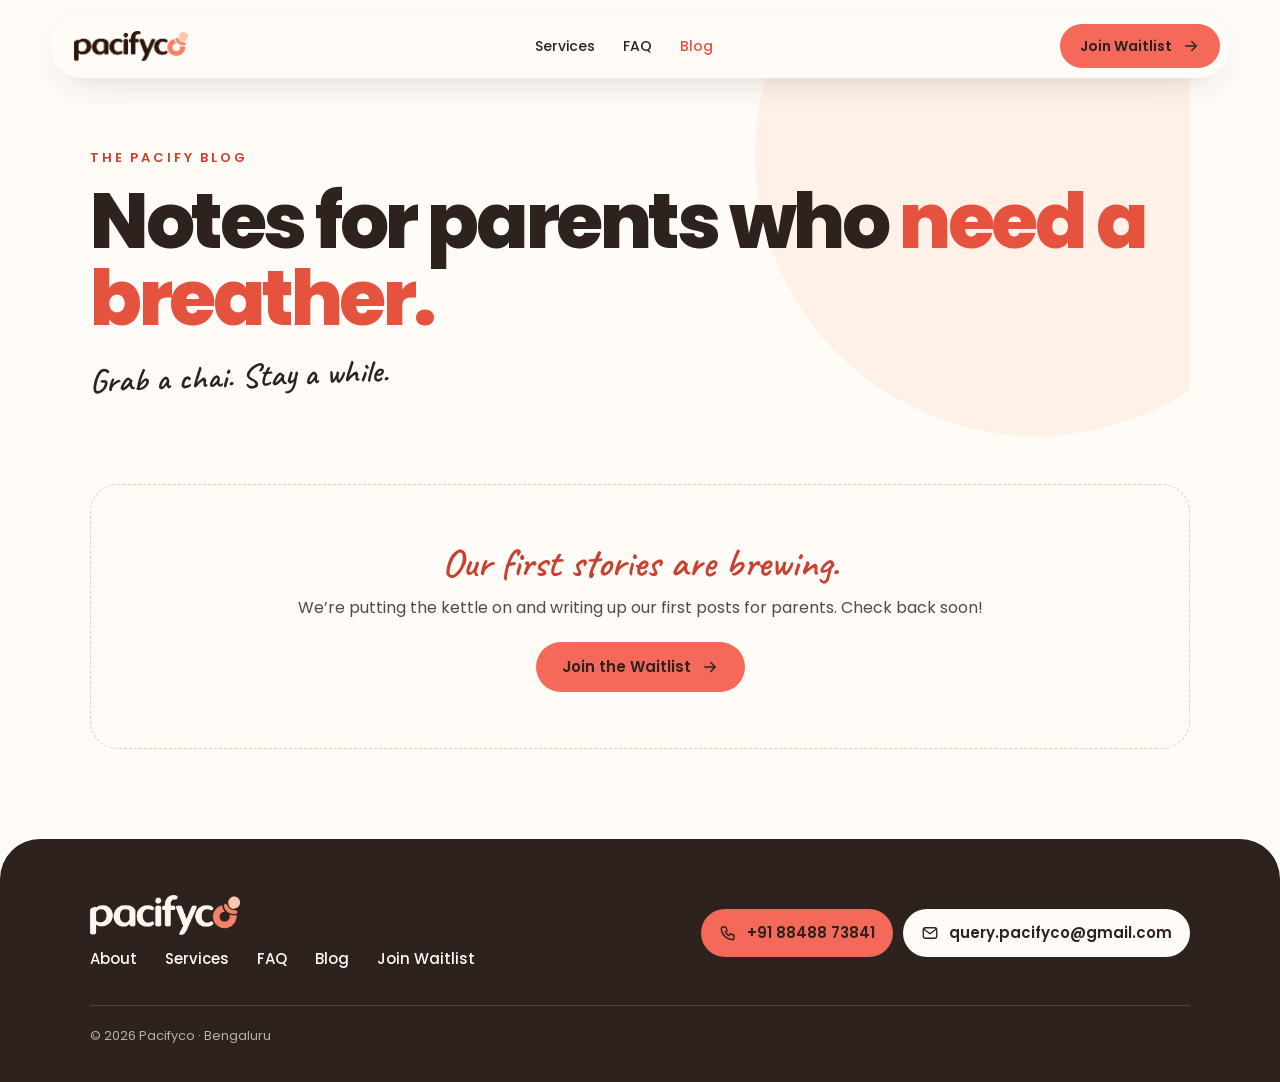
==== Pacify — Babysitter service in Bangalore (1)/blog.html @ 850ee194 "waitlist app files uploaded" ====
<!doctype html>
<html lang="en">
<head>
<meta charset="utf-8">
<meta name="viewport" content="width=device-width, initial-scale=1">
<title>Pacify Blog — Notes for parents who need a breather</title>
<meta name="description" content="Tips, stories and ideas from Pacify for Bangalore parents: finding a babysitter, making time for yourself, and getting a little breathing room.">
<link rel="preconnect" href="https://fonts.googleapis.com">
<link rel="preconnect" href="https://fonts.gstatic.com" crossorigin>
<link href="https://fonts.googleapis.com/css2?family=Poppins:wght@400;500;600;700;800&family=Caveat:wght@600&display=swap" rel="stylesheet">
<style>
:root{--cream:#FFFBF7;--blush:#FFF1E8;--peach:#FDC7AC;--coral:#F5695A;--coral-d:#E5533E;--rust:#C8402F;--ink:#2D221D;--ink-2:#5A4840;--ink-3:#8A7468}
*{box-sizing:border-box}
html{scroll-behavior:smooth}
body{margin:0;background:var(--cream);color:var(--ink);font-family:'Poppins',system-ui,sans-serif;line-height:1.6;-webkit-font-smoothing:antialiased}
a{color:inherit}
h1,h2,h3,p{margin:0}
img{display:block;max-width:100%}
.wrap{width:100%;max-width:1180px;margin:0 auto;padding:0 40px}
.script{font-family:'Caveat',cursive;font-weight:600}
.eyebrow{font-size:13px;letter-spacing:.22em;text-transform:uppercase;font-weight:600;color:var(--rust)}
.ic{width:18px;height:18px;fill:none;stroke:currentColor;stroke-width:1.8;stroke-linecap:round;stroke-linejoin:round;flex:none}
.btn{display:inline-flex;align-items:center;gap:10px;min-height:50px;padding:0 26px;border-radius:999px;font-weight:600;font-size:15px;text-decoration:none;border:0;cursor:pointer;font-family:inherit;transition:transform .3s cubic-bezier(.2,.7,.2,1),box-shadow .3s}
.btn-co{background:var(--coral);color:var(--ink)}
.btn-co:hover{transform:translateY(-2px);box-shadow:0 14px 32px -12px rgba(245,105,90,.85)}

/* nav */
.nav{position:sticky;top:14px;z-index:50;padding:0 20px;margin-top:14px}
.nav-bar{max-width:1180px;margin:0 auto;display:flex;align-items:center;justify-content:space-between;gap:20px;padding:10px 10px 10px 24px;border-radius:999px;background:rgba(255,251,247,.86);backdrop-filter:blur(14px);-webkit-backdrop-filter:blur(14px);box-shadow:0 10px 40px -20px rgba(45,34,29,.35)}
.nav-links{display:flex;gap:28px;font-size:14px;font-weight:500}
.nav-links a{text-decoration:none}
.nav-links a[aria-current]{color:var(--coral-d)}
@media (max-width:720px){.nav-links{display:none}}

/* hero */
.hero{padding:70px 0 40px;position:relative;overflow:clip}
.hero::before{content:'';position:absolute;right:-10vw;top:-16vw;width:44vw;height:44vw;border-radius:999px;background:var(--blush);z-index:-1}
.hero h1{font-size:clamp(40px,6vw,84px);line-height:1;font-weight:800;letter-spacing:-.045em;margin-top:14px}
.hero h1 span{color:var(--coral-d)}
.hero .script{font-size:clamp(26px,2.6vw,36px);color:var(--ink);margin-top:14px;transform:rotate(-2deg);display:inline-block}

/* filters */
.filters{display:flex;flex-wrap:wrap;gap:10px;margin:34px 0 30px}
.chip{border:0;font:inherit;font-size:14px;font-weight:600;padding:10px 18px;border-radius:999px;background:var(--blush);color:var(--ink-2);cursor:pointer;transition:background .25s,color .25s,transform .25s}
.chip:hover{transform:translateY(-1px)}
.chip[aria-pressed=true]{background:var(--ink);color:var(--cream)}

/* cards */
.feature{display:grid;grid-template-columns:minmax(0,1.15fr) minmax(0,.85fr);border-radius:36px;overflow:hidden;background:var(--ink);color:var(--cream);text-decoration:none;box-shadow:0 40px 80px -40px rgba(45,34,29,.5);transition:transform .4s cubic-bezier(.2,.7,.2,1)}
.feature:hover{transform:translateY(-4px)}
.feature .cover{min-height:380px;position:relative;overflow:hidden}
.feature .cover img{position:absolute;inset:0;width:100%;height:100%;object-fit:cover;transition:transform 1s cubic-bezier(.2,.7,.2,1)}
.feature:hover .cover img{transform:scale(1.05)}
.feature .body{padding:clamp(28px,3.4vw,48px);display:flex;flex-direction:column;justify-content:center;gap:16px}
.feature h2{font-size:clamp(26px,2.8vw,40px);line-height:1.1;font-weight:700;letter-spacing:-.025em}
.feature p{color:rgba(255,251,247,.8);font-size:16px}
.tag{align-self:flex-start;font-size:12px;font-weight:600;letter-spacing:.12em;text-transform:uppercase;padding:6px 12px;border-radius:999px;background:var(--coral);color:var(--ink)}
.meta{font-size:13px;color:var(--ink-3);display:flex;gap:8px;align-items:center;flex-wrap:wrap}
.feature .meta{color:var(--peach)}
.read{display:inline-flex;align-items:center;gap:8px;font-weight:600;font-size:15px;color:var(--peach)}

.grid{display:grid;grid-template-columns:repeat(3,minmax(0,1fr));gap:22px;margin-top:22px}
.card{display:flex;flex-direction:column;border-radius:28px;overflow:hidden;background:var(--blush);text-decoration:none;transition:transform .35s cubic-bezier(.2,.7,.2,1),box-shadow .35s}
.card:hover{transform:translateY(-4px) rotate(-.4deg);box-shadow:0 30px 60px -36px rgba(45,34,29,.45)}
.card .cover{aspect-ratio:16/10;overflow:hidden}
.card .cover img{width:100%;height:100%;object-fit:cover;transition:transform 1s cubic-bezier(.2,.7,.2,1)}
.card:hover .cover img{transform:scale(1.05)}
.card .body{padding:22px 24px 26px;display:flex;flex-direction:column;gap:10px;flex:1}
.card .tag{background:var(--cream);color:var(--rust)}
.card h3{font-size:21px;line-height:1.25;font-weight:700;letter-spacing:-.015em}
.card p{font-size:15px;color:var(--ink-2)}
.card .meta{margin-top:auto;padding-top:6px}
.empty{padding:56px 30px;margin-top:40px !important;text-align:center;color:var(--ink-2);border:1.5px dashed var(--peach);border-radius:28px;margin-top:22px}

/* article */
.article{max-width:760px;margin:0 auto;padding:40px 0 30px}
.back{display:inline-flex;align-items:center;gap:8px;font-weight:600;font-size:14px;text-decoration:none;color:var(--ink-2);padding:8px 14px 8px 10px;border-radius:999px;background:var(--blush)}
.back:hover{color:var(--rust)}
.article h1{font-size:clamp(34px,4.6vw,56px);line-height:1.06;font-weight:800;letter-spacing:-.035em;margin:22px 0 16px}
.article .lede{font-size:20px;color:var(--ink-2);margin-bottom:20px}
.article .hero-img{border-radius:32px;overflow:hidden;margin:30px 0 36px;aspect-ratio:16/9;box-shadow:0 40px 80px -46px rgba(45,34,29,.55)}
.article .hero-img img{width:100%;height:100%;object-fit:cover}
.prose{font-size:18px;color:#3E302A}
.prose h2{font-size:26px;line-height:1.2;font-weight:700;letter-spacing:-.02em;color:var(--ink);margin:38px 0 12px}
.prose p{margin:0 0 18px}
.prose ul,.prose ol{margin:0 0 20px;padding-left:22px}
.prose li{margin-bottom:8px}
.prose li::marker{color:var(--coral-d);font-weight:700}
.prose strong{color:var(--ink)}
.prose blockquote{margin:28px 0;padding:22px 26px;border-radius:24px;background:var(--blush);font-family:'Caveat',cursive;font-weight:600;font-size:30px;line-height:1.15;color:var(--rust)}

.cta{margin:50px 0 10px;border-radius:32px;background:var(--peach);padding:clamp(26px,3.4vw,40px);display:flex;flex-wrap:wrap;align-items:center;justify-content:space-between;gap:20px}
.cta h3{font-size:clamp(22px,2.2vw,30px);line-height:1.15;font-weight:700;letter-spacing:-.02em}
.cta p{color:#3E302A;font-size:16px;margin-top:6px}

.more{margin-top:60px}
.more h2{font-size:28px;font-weight:700;letter-spacing:-.02em}

footer{margin-top:90px;background:var(--ink);color:var(--cream);padding:56px 0 36px;border-radius:40px 40px 0 0}
.foot{display:flex;flex-wrap:wrap;justify-content:space-between;gap:28px;align-items:center}
.foot-links{display:flex;flex-wrap:wrap;gap:12px 28px;font-size:15px;font-weight:500}
.foot-links a{text-decoration:none}
.foot-contact{display:flex;flex-wrap:wrap;gap:10px}
.pill{display:inline-flex;align-items:center;gap:10px;padding:12px 18px;border-radius:999px;background:var(--coral);color:var(--ink);font-weight:600;font-size:15px;text-decoration:none}
.pill + .pill{background:var(--cream)}
.copy{margin-top:34px;padding-top:20px;border-top:1px solid rgba(253,199,172,.2);font-size:13px;color:rgba(255,251,247,.65)}

.fade{animation:fade .6s cubic-bezier(.2,.7,.2,1) both}
@keyframes fade{from{opacity:0;transform:translateY(18px)}to{opacity:1;transform:none}}
@media (prefers-reduced-motion:reduce){.fade{animation:none}*{transition:none !important}}

@media (max-width:960px){
.wrap{padding:0 20px}
.feature{grid-template-columns:1fr}
.feature .cover{min-height:240px}
.grid{grid-template-columns:repeat(2,minmax(0,1fr))}
}
@media (max-width:620px){
.grid{grid-template-columns:1fr}
.hero{padding-top:44px}
.prose{font-size:17px}
.article .lede{font-size:18px}
}
</style>
</head>
<body>

<nav class="nav" aria-label="Main">
<div class="nav-bar">
<a href="index.html#top" aria-label="Pacify home"><img src="assets/ebe27d43d53f62f5f4653314c0182190.png" alt="Pacifyco" style="height: 30px; width: auto"></a>
<div class="nav-links">
<a href="index.html#services">Services</a>
<a href="index.html#faq">FAQ</a>
<a href="blog.html" aria-current="page">Blog</a>
</div>
<a class="btn btn-co" href="index.html#waitlist" style="min-height: 44px; padding: 0 20px; font-size: 14px">Join Waitlist <svg class="ic" viewBox="0 0 24 24"><path d="M5 12h14M13 6l6 6-6 6"/></svg></a>
</div>
</nav>

<main id="app" class="wrap"></main>

<footer>
<div class="wrap">
<div class="foot">
<div style="display: flex; flex-direction: column; gap: 12px">
<img src="assets/15d064d77b947b9ba752a0df711f2007.png" alt="Pacifyco" style="width: 150px; height: auto">
<div class="foot-links">
<a href="index.html#about">About</a>
<a href="index.html#services">Services</a>
<a href="index.html#faq">FAQ</a>
<a href="blog.html">Blog</a>
<a href="index.html#waitlist">Join Waitlist</a>
</div>
</div>
<div class="foot-contact">
<a class="pill" href="tel:+918848873841"><svg class="ic" viewBox="0 0 24 24"><path d="M5 4h4l2 5-2.5 1.5a11 11 0 0 0 5 5L15 13l5 2v4a2 2 0 0 1-2 2A16 16 0 0 1 3 6a2 2 0 0 1 2-2"/></svg>+91 88488 73841</a>
<a class="pill" href="mailto:query.pacifyco@gmail.com"><svg class="ic" viewBox="0 0 24 24"><rect x="3" y="5" width="18" height="14" rx="3"/><path d="M4 7l8 6 8-6"/></svg>query.pacifyco@gmail.com</a>
</div>
</div>
<div class="copy">© 2026 Pacifyco · Bengaluru</div>
</div>
</footer>

<script>
/* ------------------------------------------------------------------
   BLOG POSTS — to add a post, copy one block below and edit it.
   `body` is plain HTML: use <h2>, <p>, <ul><li>, <blockquote>.
   Newest post first; the first post is shown as the featured one.
------------------------------------------------------------------- */
const POSTS = [
  /* Example of a post (copy, remove the comment markers and fill in):
  {
    slug: 'my-first-post',
    title: 'Post title',
    excerpt: 'One or two lines shown on the card.',
    category: 'Me-time',
    date: '6 Oct 2026',
    read: '4 min read',
    cover: 'assets/7dd2e04780fcdcd196e0facf338b45bb.jpg',
    body: `<p>First paragraph…</p><h2>A subheading</h2><p>More text…</p>`
  },
  */
]

const CATS = ['All', ...Array.from(new Set(POSTS.map(p => p.category)))];
let activeCat = 'All';
const app = document.getElementById('app');
const esc = s => String(s).replace(/[&<>"]/g, c => ({'&':'&amp;','<':'&lt;','>':'&gt;','"':'&quot;'}[c]));
const arrow = '<svg class="ic" viewBox="0 0 24 24"><path d="M5 12h14M13 6l6 6-6 6"/></svg>';

function card(p){
  return `<a class="card fade" href="#${p.slug}">
    <div class="cover"><img src="${p.cover}" alt="" loading="lazy"></div>
    <div class="body"><span class="tag">${esc(p.category)}</span><h3>${esc(p.title)}</h3><p>${esc(p.excerpt)}</p>
    <div class="meta">${esc(p.date)} · ${esc(p.read)}</div></div></a>`;
}

function renderList(){
  document.title = 'Pacify Blog — Notes for parents who need a breather';
  const list = POSTS.filter(p => activeCat === 'All' || p.category === activeCat);
  const [first, ...rest] = list;
  app.innerHTML = `
  <header class="hero fade">
    <div class="eyebrow">The Pacify Blog</div>
    <h1>Notes for parents who <span>need a breather.</span></h1>
    <div class="script">Grab a chai. Stay a while.</div>
  </header>
  ${POSTS.length ? `<div class="filters" role="group" aria-label="Filter posts">
    ${CATS.map(c => `<button class="chip" type="button" aria-pressed="${c === activeCat}" data-cat="${esc(c)}">${esc(c)}</button>`).join('')}
  </div>` : ''}
  ${first ? `<a class="feature fade" href="#${first.slug}">
      <div class="cover"><img src="${first.cover}" alt=""></div>
      <div class="body"><span class="tag">${esc(first.category)}</span><h2>${esc(first.title)}</h2><p>${esc(first.excerpt)}</p>
      <div class="meta">${esc(first.date)} · ${esc(first.read)}</div><span class="read">Read the post ${arrow}</span></div>
    </a>` : `<div class="empty fade"><div class="script" style="font-size: 40px; color: var(--rust); line-height: 1.1">Our first stories are brewing.</div><p style="margin-top: 10px">We’re putting the kettle on and writing up our first posts for parents. Check back soon!</p><a class="btn btn-co" href="index.html#waitlist" style="margin-top: 22px">Join the Waitlist ${arrow}</a></div>`}
  ${rest.length ? `<div class="grid">${rest.map(card).join('')}</div>` : ''}`;
  app.querySelectorAll('.chip').forEach(b => b.addEventListener('click', () => { activeCat = b.dataset.cat; renderList(); }));
}

function renderPost(p){
  document.title = p.title + ' — Pacify Blog';
  const others = POSTS.filter(x => x.slug !== p.slug).slice(0, 3);
  app.innerHTML = `
  <article class="article fade">
    <a class="back" href="#"><svg class="ic" viewBox="0 0 24 24"><path d="M19 12H5M11 18l-6-6 6-6"/></svg>All posts</a>
    <h1>${esc(p.title)}</h1>
    <p class="lede">${esc(p.excerpt)}</p>
    <div class="meta"><span class="tag" style="background: var(--blush); color: var(--rust)">${esc(p.category)}</span> ${esc(p.date)} · ${esc(p.read)} · Team Pacify</div>
    <div class="hero-img"><img src="${p.cover}" alt=""></div>
    <div class="prose">${p.body}</div>
    <div class="cta">
      <div><h3>Ready for a little breathing room?</h3><p>Join the waitlist and we’ll call you to find the right sitter.</p></div>
      <a class="btn btn-co" href="index.html#waitlist">Join the Waitlist ${arrow}</a>
    </div>
  </article>
  ${others.length ? `<section class="more"><h2>Keep reading</h2><div class="grid">${others.map(card).join('')}</div></section>` : ''}`;
}

function route(){
  const slug = decodeURIComponent(location.hash.slice(1));
  const post = POSTS.find(p => p.slug === slug);
  if (post) renderPost(post); else renderList();
  window.scrollTo(0, 0);
}
window.addEventListener('hashchange', route);
route();
</script>
</body>
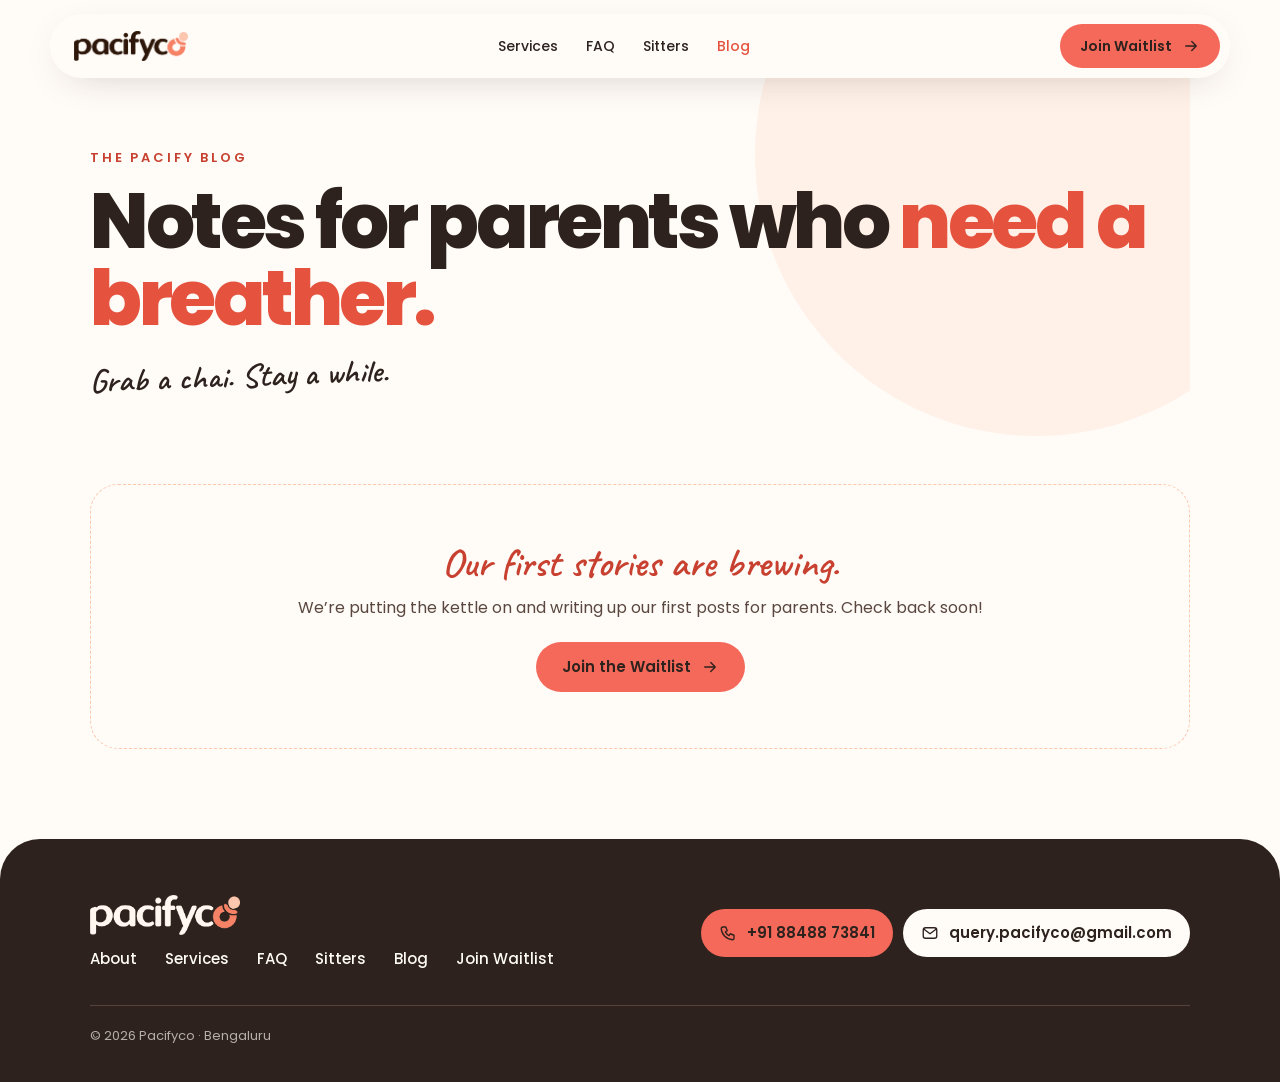
==== commit bd665e75: "Add sitters page, nav/footer links, and consistency fixes - Add sitters.html: landing page for sitte" ====
--- a/Pacify — Babysitter service in Bangalore (1)/blog.html
+++ b/Pacify — Babysitter service in Bangalore (1)/blog.html
@@ -131,6 +131,7 @@
 <div class="nav-links">
 <a href="index.html#services">Services</a>
 <a href="index.html#faq">FAQ</a>
+<a href="sitters.html">Sitters</a>
 <a href="blog.html" aria-current="page">Blog</a>
 </div>
 <a class="btn btn-co" href="index.html#waitlist" style="min-height: 44px; padding: 0 20px; font-size: 14px">Join Waitlist <svg class="ic" viewBox="0 0 24 24"><path d="M5 12h14M13 6l6 6-6 6"/></svg></a>
@@ -148,6 +149,7 @@
 <a href="index.html#about">About</a>
 <a href="index.html#services">Services</a>
 <a href="index.html#faq">FAQ</a>
+<a href="sitters.html">Sitters</a>
 <a href="blog.html">Blog</a>
 <a href="index.html#waitlist">Join Waitlist</a>
 </div>
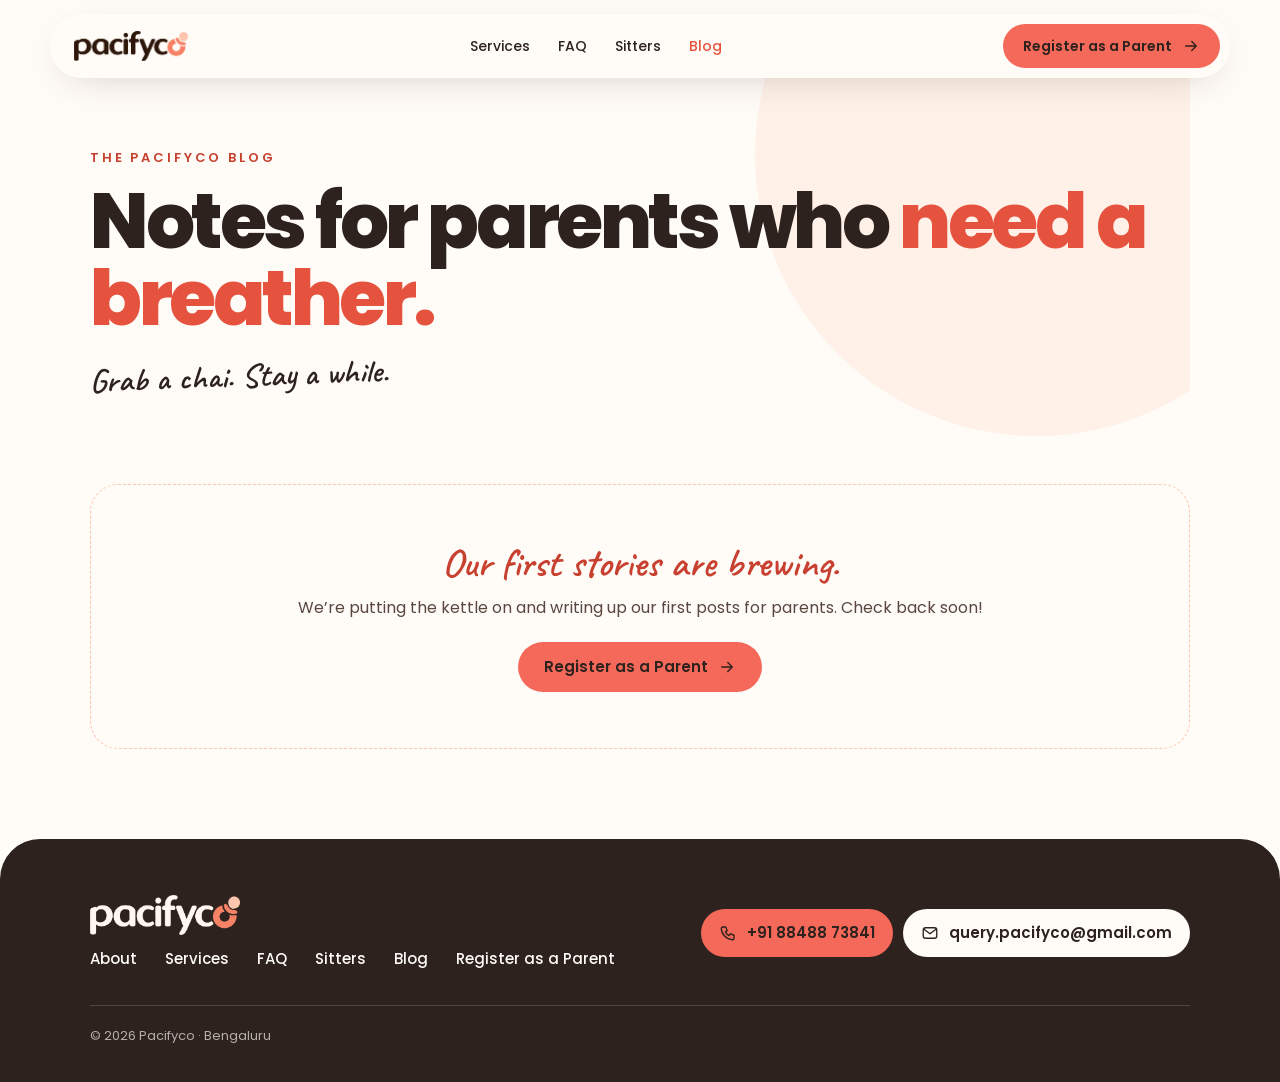
==== commit f302a38b: "Rebrand to Pacifyco, add favicon, relabel CTAs as Register as a Parent - Replace "Join Waitlist" / "" ====
--- a/Pacify — Babysitter service in Bangalore (1)/blog.html
+++ b/Pacify — Babysitter service in Bangalore (1)/blog.html
@@ -3,8 +3,21 @@
 <head>
 <meta charset="utf-8">
 <meta name="viewport" content="width=device-width, initial-scale=1">
-<title>Pacify Blog — Notes for parents who need a breather</title>
-<meta name="description" content="Tips, stories and ideas from Pacify for Bangalore parents: finding a babysitter, making time for yourself, and getting a little breathing room.">
+<title>Pacifyco Blog — Notes for parents who need a breather</title>
+<link rel="icon" type="image/svg+xml" href="assets/favicon.svg">
+<meta name="description" content="Tips, stories and ideas from Pacifyco for Bangalore parents: finding a babysitter, making time for yourself, and getting a little breathing room.">
+<link rel="canonical" href="https://www.pacifyco.in/blog">
+<meta property="og:type" content="website">
+<meta property="og:url" content="https://www.pacifyco.in/blog">
+<meta property="og:title" content="Pacifyco Blog — Notes for parents who need a breather">
+<meta property="og:description" content="Tips, stories and ideas from Pacifyco for Bangalore parents: finding a babysitter, making time for yourself, and getting a little breathing room.">
+<meta property="og:image" content="https://www.pacifyco.in/assets/hero-2.jpg">
+<meta property="og:image:alt" content="A smiling sitter helping a toddler down a slide at an indoor play area">
+<meta property="og:locale" content="en_IN">
+<meta name="twitter:card" content="summary_large_image">
+<meta name="twitter:title" content="Pacifyco Blog — Notes for parents who need a breather">
+<meta name="twitter:description" content="Tips, stories and ideas from Pacifyco for Bangalore parents: finding a babysitter, making time for yourself, and getting a little breathing room.">
+<meta name="twitter:image" content="https://www.pacifyco.in/assets/hero-2.jpg">
 <link rel="preconnect" href="https://fonts.googleapis.com">
 <link rel="preconnect" href="https://fonts.gstatic.com" crossorigin>
 <link href="https://fonts.googleapis.com/css2?family=Poppins:wght@400;500;600;700;800&family=Caveat:wght@600&display=swap" rel="stylesheet">
@@ -127,14 +140,14 @@
 
 <nav class="nav" aria-label="Main">
 <div class="nav-bar">
-<a href="index.html#top" aria-label="Pacify home"><img src="assets/ebe27d43d53f62f5f4653314c0182190.png" alt="Pacifyco" style="height: 30px; width: auto"></a>
+<a href="/#top" aria-label="Pacifyco home"><img src="assets/ebe27d43d53f62f5f4653314c0182190.png" alt="Pacifyco" style="height: 30px; width: auto"></a>
 <div class="nav-links">
-<a href="index.html#services">Services</a>
-<a href="index.html#faq">FAQ</a>
-<a href="sitters.html">Sitters</a>
-<a href="blog.html" aria-current="page">Blog</a>
-</div>
-<a class="btn btn-co" href="index.html#waitlist" style="min-height: 44px; padding: 0 20px; font-size: 14px">Join Waitlist <svg class="ic" viewBox="0 0 24 24"><path d="M5 12h14M13 6l6 6-6 6"/></svg></a>
+<a href="/#services">Services</a>
+<a href="/#faq">FAQ</a>
+<a href="/sitters">Sitters</a>
+<a href="/blog" aria-current="page">Blog</a>
+</div>
+<a class="btn btn-co" href="/#waitlist" style="min-height: 44px; padding: 0 20px; font-size: 14px">Register as a Parent <svg class="ic" viewBox="0 0 24 24"><path d="M5 12h14M13 6l6 6-6 6"/></svg></a>
 </div>
 </nav>
 
@@ -146,12 +159,12 @@
 <div style="display: flex; flex-direction: column; gap: 12px">
 <img src="assets/15d064d77b947b9ba752a0df711f2007.png" alt="Pacifyco" style="width: 150px; height: auto">
 <div class="foot-links">
-<a href="index.html#about">About</a>
-<a href="index.html#services">Services</a>
-<a href="index.html#faq">FAQ</a>
-<a href="sitters.html">Sitters</a>
-<a href="blog.html">Blog</a>
-<a href="index.html#waitlist">Join Waitlist</a>
+<a href="/#about">About</a>
+<a href="/#services">Services</a>
+<a href="/#faq">FAQ</a>
+<a href="/sitters">Sitters</a>
+<a href="/blog">Blog</a>
+<a href="/#waitlist">Register as a Parent</a>
 </div>
 </div>
 <div class="foot-contact">
@@ -198,12 +211,12 @@
 }
 
 function renderList(){
-  document.title = 'Pacify Blog — Notes for parents who need a breather';
+  document.title = 'Pacifyco Blog — Notes for parents who need a breather';
   const list = POSTS.filter(p => activeCat === 'All' || p.category === activeCat);
   const [first, ...rest] = list;
   app.innerHTML = `
   <header class="hero fade">
-    <div class="eyebrow">The Pacify Blog</div>
+    <div class="eyebrow">The Pacifyco Blog</div>
     <h1>Notes for parents who <span>need a breather.</span></h1>
     <div class="script">Grab a chai. Stay a while.</div>
   </header>
@@ -214,25 +227,25 @@
       <div class="cover"><img src="${first.cover}" alt=""></div>
       <div class="body"><span class="tag">${esc(first.category)}</span><h2>${esc(first.title)}</h2><p>${esc(first.excerpt)}</p>
       <div class="meta">${esc(first.date)} · ${esc(first.read)}</div><span class="read">Read the post ${arrow}</span></div>
-    </a>` : `<div class="empty fade"><div class="script" style="font-size: 40px; color: var(--rust); line-height: 1.1">Our first stories are brewing.</div><p style="margin-top: 10px">We’re putting the kettle on and writing up our first posts for parents. Check back soon!</p><a class="btn btn-co" href="index.html#waitlist" style="margin-top: 22px">Join the Waitlist ${arrow}</a></div>`}
+    </a>` : `<div class="empty fade"><div class="script" style="font-size: 40px; color: var(--rust); line-height: 1.1">Our first stories are brewing.</div><p style="margin-top: 10px">We’re putting the kettle on and writing up our first posts for parents. Check back soon!</p><a class="btn btn-co" href="/#waitlist" style="margin-top: 22px">Register as a Parent ${arrow}</a></div>`}
   ${rest.length ? `<div class="grid">${rest.map(card).join('')}</div>` : ''}`;
   app.querySelectorAll('.chip').forEach(b => b.addEventListener('click', () => { activeCat = b.dataset.cat; renderList(); }));
 }
 
 function renderPost(p){
-  document.title = p.title + ' — Pacify Blog';
+  document.title = p.title + ' — Pacifyco Blog';
   const others = POSTS.filter(x => x.slug !== p.slug).slice(0, 3);
   app.innerHTML = `
   <article class="article fade">
     <a class="back" href="#"><svg class="ic" viewBox="0 0 24 24"><path d="M19 12H5M11 18l-6-6 6-6"/></svg>All posts</a>
     <h1>${esc(p.title)}</h1>
     <p class="lede">${esc(p.excerpt)}</p>
-    <div class="meta"><span class="tag" style="background: var(--blush); color: var(--rust)">${esc(p.category)}</span> ${esc(p.date)} · ${esc(p.read)} · Team Pacify</div>
+    <div class="meta"><span class="tag" style="background: var(--blush); color: var(--rust)">${esc(p.category)}</span> ${esc(p.date)} · ${esc(p.read)} · Team Pacifyco</div>
     <div class="hero-img"><img src="${p.cover}" alt=""></div>
     <div class="prose">${p.body}</div>
     <div class="cta">
       <div><h3>Ready for a little breathing room?</h3><p>Join the waitlist and we’ll call you to find the right sitter.</p></div>
-      <a class="btn btn-co" href="index.html#waitlist">Join the Waitlist ${arrow}</a>
+      <a class="btn btn-co" href="/#waitlist">Register as a Parent ${arrow}</a>
     </div>
   </article>
   ${others.length ? `<section class="more"><h2>Keep reading</h2><div class="grid">${others.map(card).join('')}</div></section>` : ''}`;
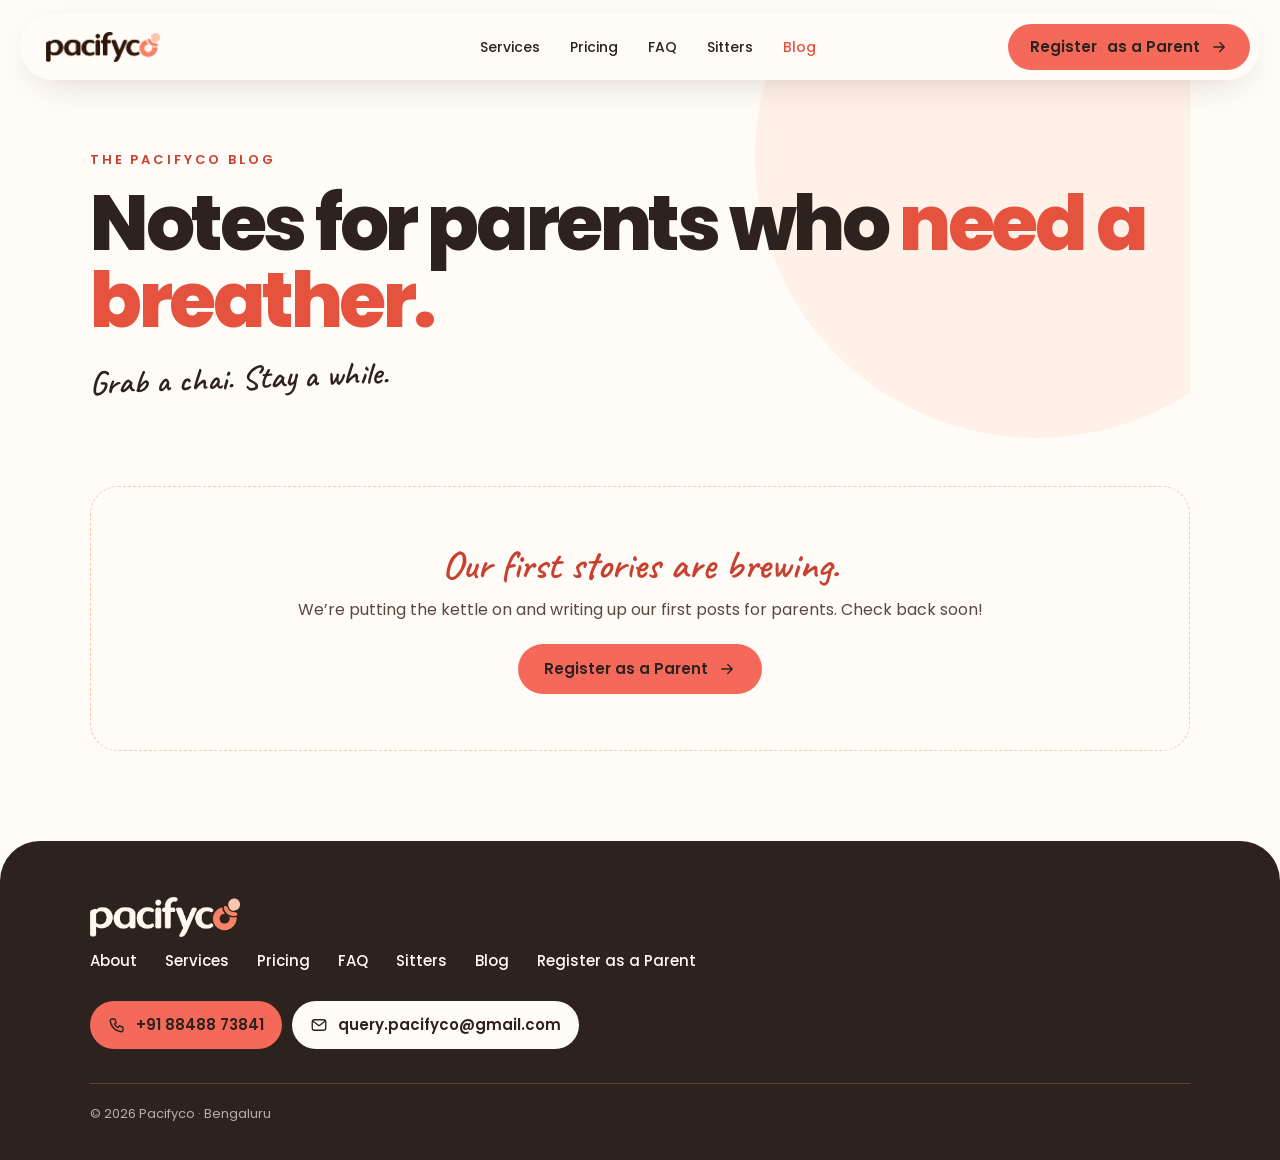
==== commit f788e7de: "Add pricing section, Pricing nav link, and unify navbar across pages - New Pricing section under Our" ====
--- a/Pacify — Babysitter service in Bangalore (1)/blog.html
+++ b/Pacify — Babysitter service in Bangalore (1)/blog.html
@@ -33,17 +33,20 @@
 .script{font-family:'Caveat',cursive;font-weight:600}
 .eyebrow{font-size:13px;letter-spacing:.22em;text-transform:uppercase;font-weight:600;color:var(--rust)}
 .ic{width:18px;height:18px;fill:none;stroke:currentColor;stroke-width:1.8;stroke-linecap:round;stroke-linejoin:round;flex:none}
-.btn{display:inline-flex;align-items:center;gap:10px;min-height:50px;padding:0 26px;border-radius:999px;font-weight:600;font-size:15px;text-decoration:none;border:0;cursor:pointer;font-family:inherit;transition:transform .3s cubic-bezier(.2,.7,.2,1),box-shadow .3s}
+.btn{display:inline-flex;align-items:center;justify-content:center;white-space:nowrap;gap:10px;min-height:50px;padding:0 26px;border-radius:999px;font-weight:600;font-size:15px;text-decoration:none;border:0;cursor:pointer;font-family:inherit;transition:transform .3s cubic-bezier(.2,.7,.2,1),box-shadow .3s}
 .btn-co{background:var(--coral);color:var(--ink)}
 .btn-co:hover{transform:translateY(-2px);box-shadow:0 14px 32px -12px rgba(245,105,90,.85)}
 
 /* nav */
 .nav{position:sticky;top:14px;z-index:50;padding:0 20px;margin-top:14px}
-.nav-bar{max-width:1180px;margin:0 auto;display:flex;align-items:center;justify-content:space-between;gap:20px;padding:10px 10px 10px 24px;border-radius:999px;background:rgba(255,251,247,.86);backdrop-filter:blur(14px);-webkit-backdrop-filter:blur(14px);box-shadow:0 10px 40px -20px rgba(45,34,29,.35)}
-.nav-links{display:flex;gap:28px;font-size:14px;font-weight:500}
+.nav-bar{max-width:1240px;margin:0 auto;display:grid;grid-template-columns:1fr auto 1fr;align-items:center;gap:24px;padding:10px 10px 10px 26px;border-radius:999px;background:rgba(255,251,247,.84);backdrop-filter:blur(14px) saturate(1.3);-webkit-backdrop-filter:blur(14px) saturate(1.3);box-shadow:0 10px 40px -20px rgba(45,34,29,.35)}
+.nav-bar>:first-child{grid-column:1;justify-self:start;display:flex;align-items:center}.nav-bar>.nav-links{grid-column:2}.nav-bar>:last-child{grid-column:3;justify-self:end}
+
+.nav-links{display:flex;gap:30px;font-size:14px;font-weight:500}
 .nav-links a{text-decoration:none}
 .nav-links a[aria-current]{color:var(--coral-d)}
-@media (max-width:720px){.nav-links{display:none}}
+@media (max-width:960px){.nav-links{display:none}.nav-bar{column-gap:12px}}
+@media (max-width:480px){.nav-long{display:none}}
 
 /* hero */
 .hero{padding:70px 0 40px;position:relative;overflow:clip}
@@ -143,11 +146,12 @@
 <a href="/#top" aria-label="Pacifyco home"><img src="assets/ebe27d43d53f62f5f4653314c0182190.png" alt="Pacifyco" style="height: 30px; width: auto"></a>
 <div class="nav-links">
 <a href="/#services">Services</a>
+<a href="/#pricing">Pricing</a>
 <a href="/#faq">FAQ</a>
 <a href="/sitters">Sitters</a>
 <a href="/blog" aria-current="page">Blog</a>
 </div>
-<a class="btn btn-co" href="/#waitlist" style="min-height: 44px; padding: 0 20px; font-size: 14px">Register as a Parent <svg class="ic" viewBox="0 0 24 24"><path d="M5 12h14M13 6l6 6-6 6"/></svg></a>
+<a class="btn btn-co" href="/#waitlist" style="min-height: 46px; padding: 0 22px; font-size: 15px">Register<span class="nav-long"> as a Parent</span> <svg class="ic" viewBox="0 0 24 24"><path d="M5 12h14M13 6l6 6-6 6"/></svg></a>
 </div>
 </nav>
 
@@ -161,6 +165,7 @@
 <div class="foot-links">
 <a href="/#about">About</a>
 <a href="/#services">Services</a>
+<a href="/#pricing">Pricing</a>
 <a href="/#faq">FAQ</a>
 <a href="/sitters">Sitters</a>
 <a href="/blog">Blog</a>
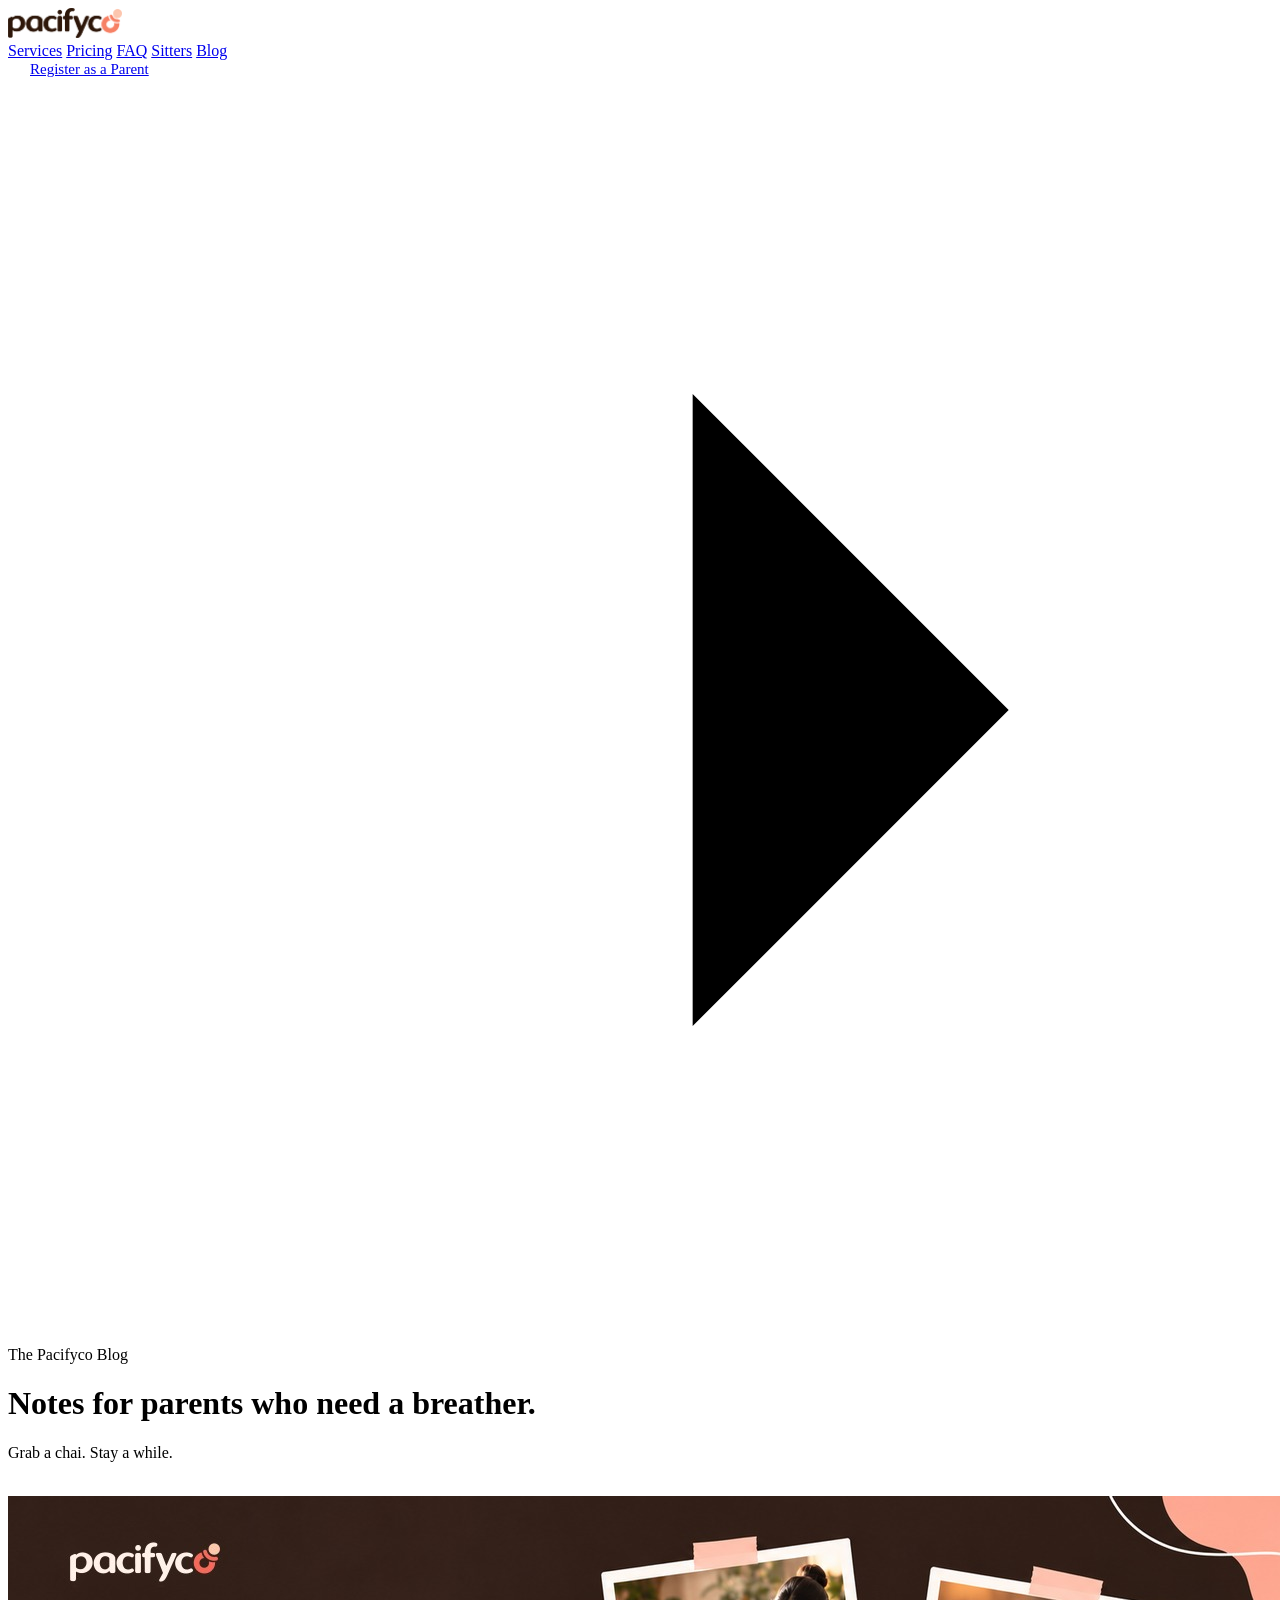
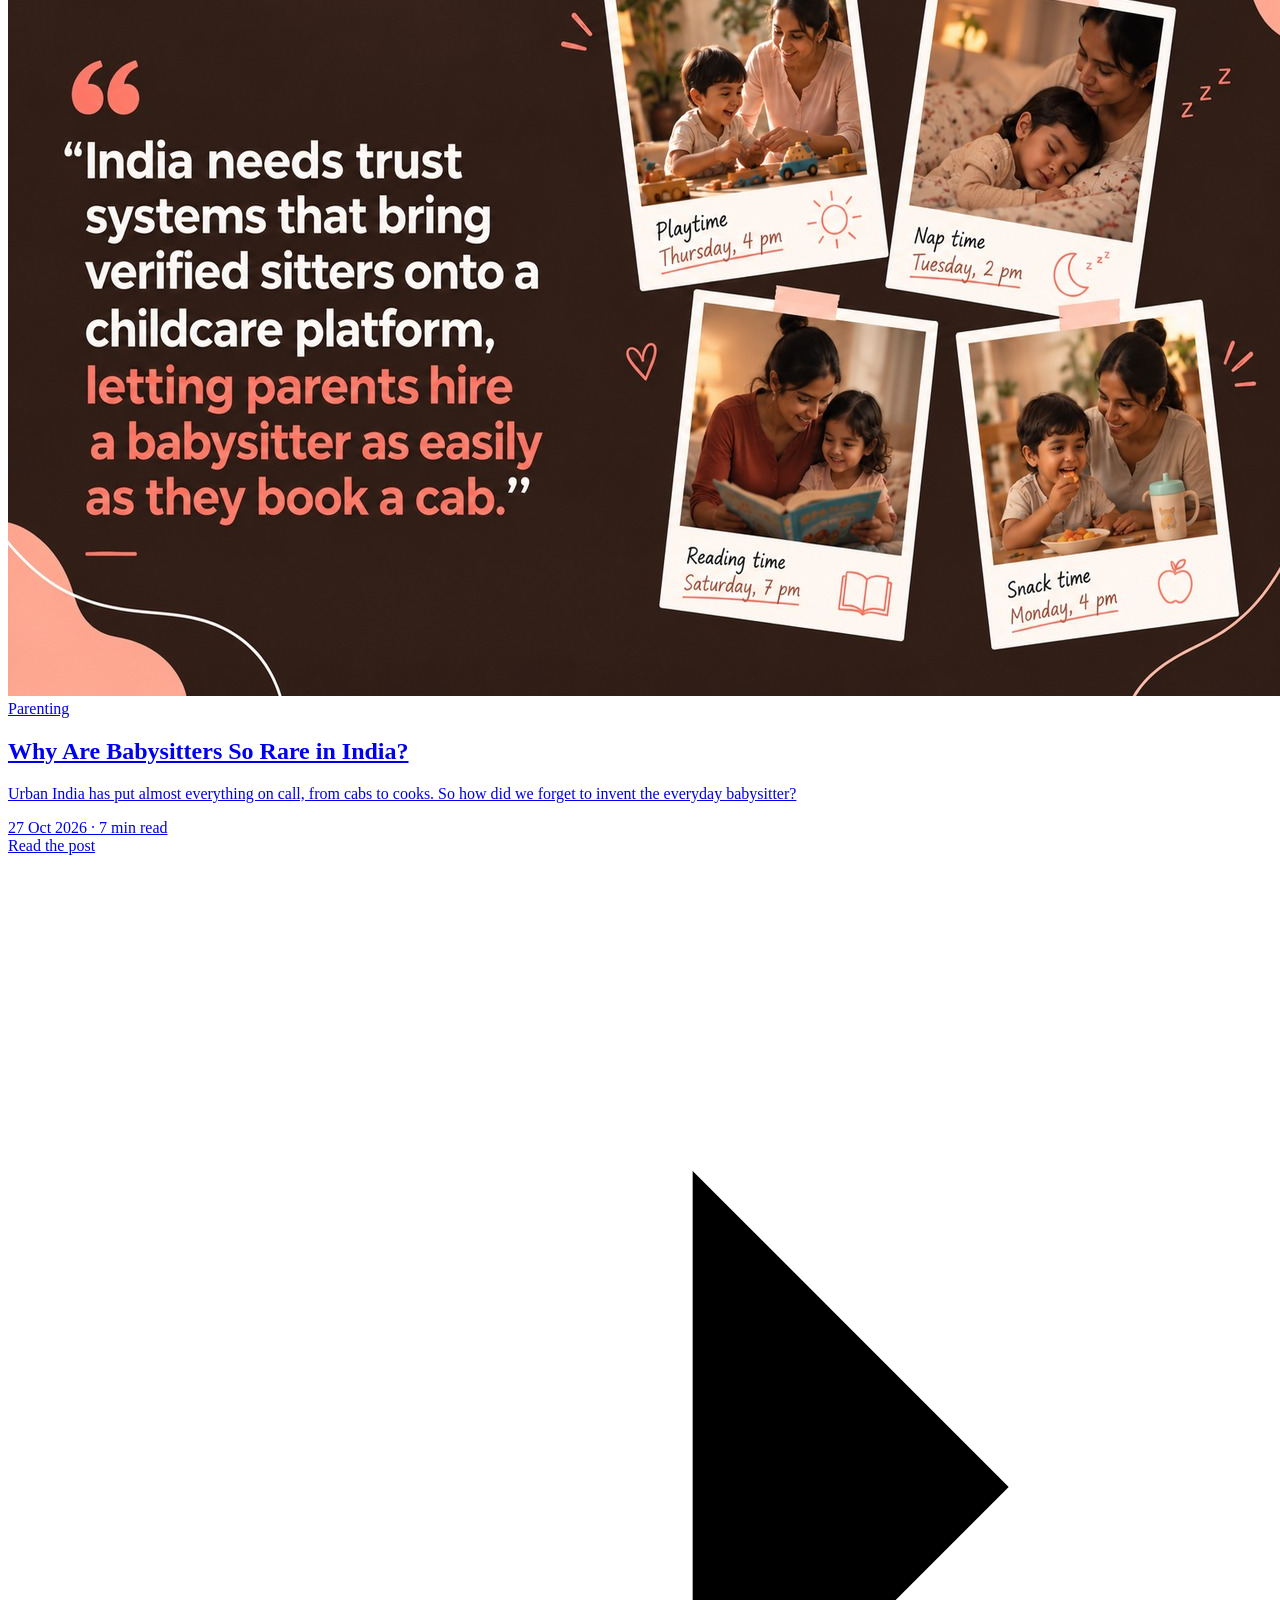
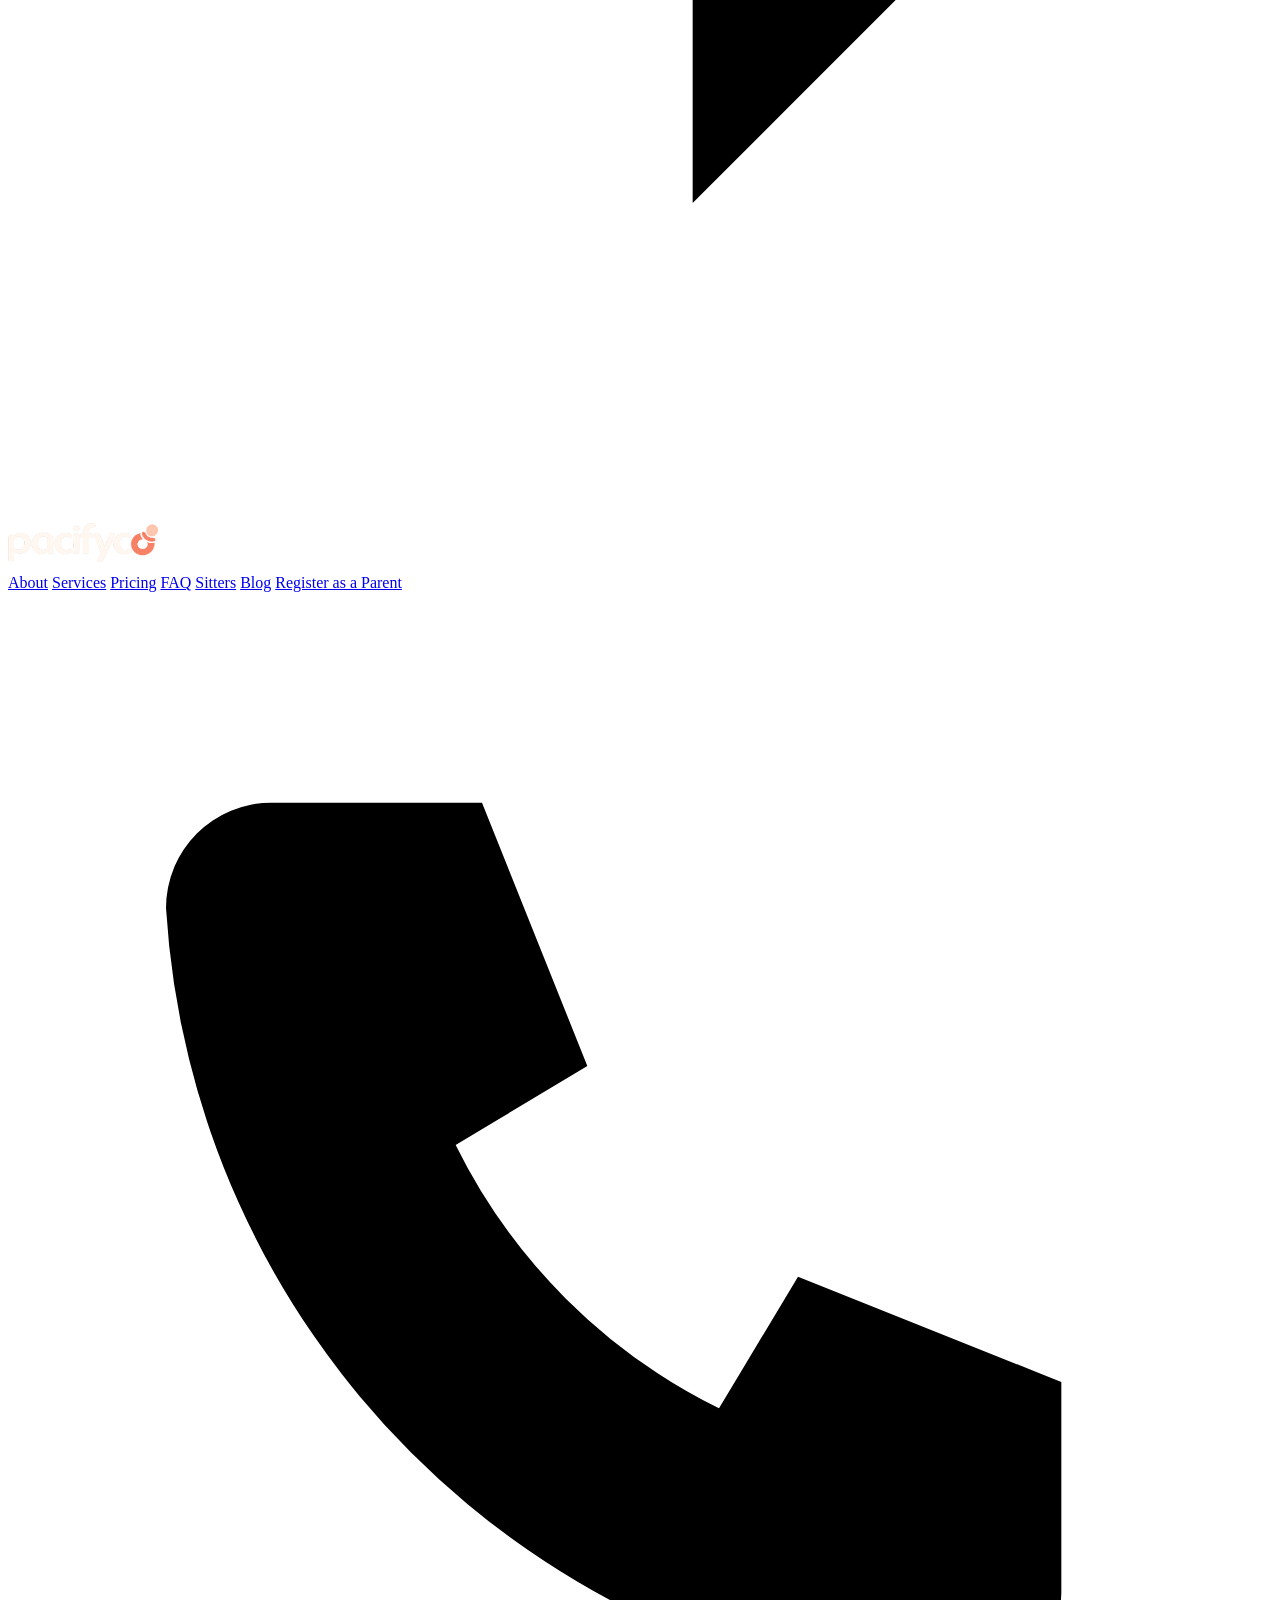
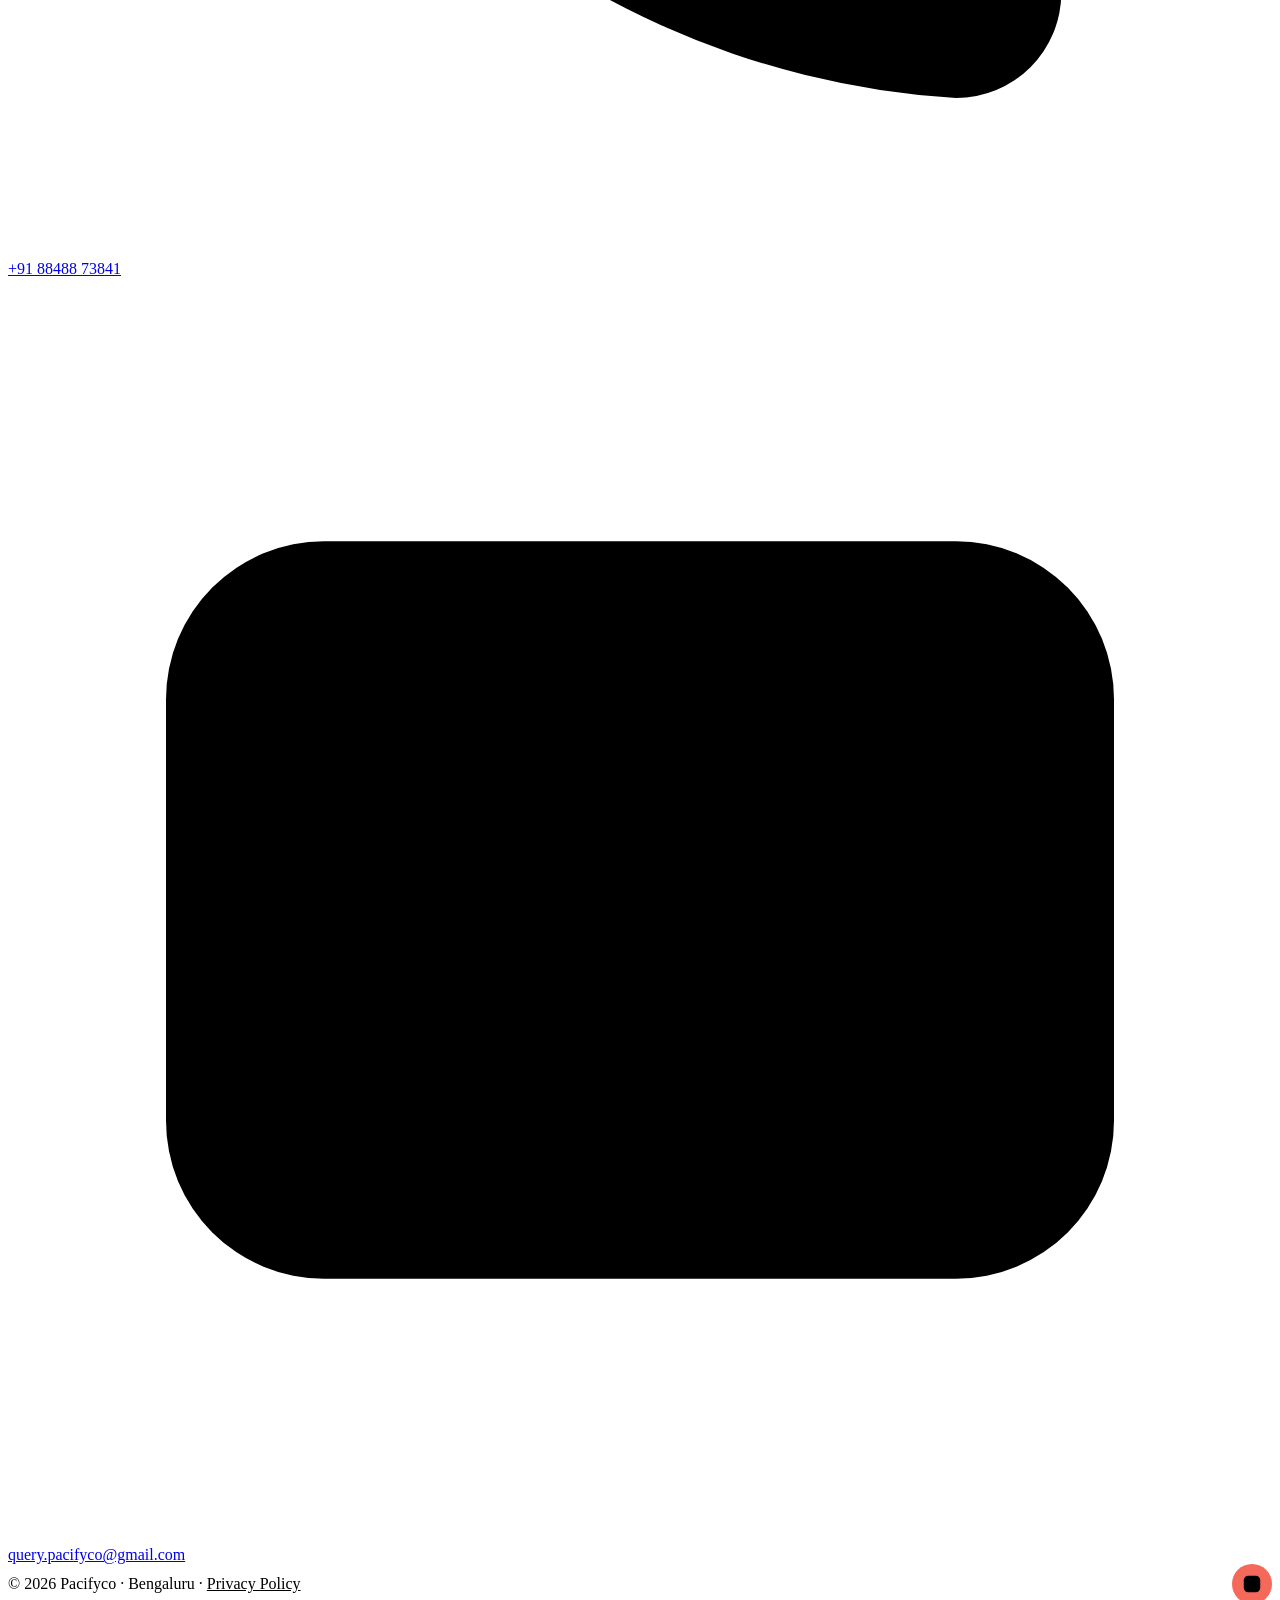
==== commit e0eca071: "Add first blog post, privacy policy and Instagram link - Blog posts now get their own page at /blog/" ====
--- a/Pacify — Babysitter service in Bangalore (1)/blog.html
+++ b/Pacify — Babysitter service in Bangalore (1)/blog.html
@@ -21,123 +21,7 @@
 <link rel="preconnect" href="https://fonts.googleapis.com">
 <link rel="preconnect" href="https://fonts.gstatic.com" crossorigin>
 <link href="https://fonts.googleapis.com/css2?family=Poppins:wght@400;500;600;700;800&family=Caveat:wght@600&display=swap" rel="stylesheet">
-<style>
-:root{--cream:#FFFBF7;--blush:#FFF1E8;--peach:#FDC7AC;--coral:#F5695A;--coral-d:#E5533E;--rust:#C8402F;--ink:#2D221D;--ink-2:#5A4840;--ink-3:#8A7468}
-*{box-sizing:border-box}
-html{scroll-behavior:smooth}
-body{margin:0;background:var(--cream);color:var(--ink);font-family:'Poppins',system-ui,sans-serif;line-height:1.6;-webkit-font-smoothing:antialiased}
-a{color:inherit}
-h1,h2,h3,p{margin:0}
-img{display:block;max-width:100%}
-.wrap{width:100%;max-width:1180px;margin:0 auto;padding:0 40px}
-.script{font-family:'Caveat',cursive;font-weight:600}
-.eyebrow{font-size:13px;letter-spacing:.22em;text-transform:uppercase;font-weight:600;color:var(--rust)}
-.ic{width:18px;height:18px;fill:none;stroke:currentColor;stroke-width:1.8;stroke-linecap:round;stroke-linejoin:round;flex:none}
-.btn{display:inline-flex;align-items:center;justify-content:center;white-space:nowrap;gap:10px;min-height:50px;padding:0 26px;border-radius:999px;font-weight:600;font-size:15px;text-decoration:none;border:0;cursor:pointer;font-family:inherit;transition:transform .3s cubic-bezier(.2,.7,.2,1),box-shadow .3s}
-.btn-co{background:var(--coral);color:var(--ink)}
-.btn-co:hover{transform:translateY(-2px);box-shadow:0 14px 32px -12px rgba(245,105,90,.85)}
-
-/* nav */
-.nav{position:sticky;top:14px;z-index:50;padding:0 20px;margin-top:14px}
-.nav-bar{max-width:1240px;margin:0 auto;display:grid;grid-template-columns:1fr auto 1fr;align-items:center;gap:24px;padding:10px 10px 10px 26px;border-radius:999px;background:rgba(255,251,247,.84);backdrop-filter:blur(14px) saturate(1.3);-webkit-backdrop-filter:blur(14px) saturate(1.3);box-shadow:0 10px 40px -20px rgba(45,34,29,.35)}
-.nav-bar>:first-child{grid-column:1;justify-self:start;display:flex;align-items:center}.nav-bar>.nav-links{grid-column:2}.nav-bar>:last-child{grid-column:3;justify-self:end}
-
-.nav-links{display:flex;gap:30px;font-size:14px;font-weight:500}
-.nav-links a{text-decoration:none}
-.nav-links a[aria-current]{color:var(--coral-d)}
-@media (max-width:960px){.nav-links{display:none}.nav-bar{column-gap:12px}}
-@media (max-width:480px){.nav-long{display:none}}
-
-/* hero */
-.hero{padding:70px 0 40px;position:relative;overflow:clip}
-.hero::before{content:'';position:absolute;right:-10vw;top:-16vw;width:44vw;height:44vw;border-radius:999px;background:var(--blush);z-index:-1}
-.hero h1{font-size:clamp(40px,6vw,84px);line-height:1;font-weight:800;letter-spacing:-.045em;margin-top:14px}
-.hero h1 span{color:var(--coral-d)}
-.hero .script{font-size:clamp(26px,2.6vw,36px);color:var(--ink);margin-top:14px;transform:rotate(-2deg);display:inline-block}
-
-/* filters */
-.filters{display:flex;flex-wrap:wrap;gap:10px;margin:34px 0 30px}
-.chip{border:0;font:inherit;font-size:14px;font-weight:600;padding:10px 18px;border-radius:999px;background:var(--blush);color:var(--ink-2);cursor:pointer;transition:background .25s,color .25s,transform .25s}
-.chip:hover{transform:translateY(-1px)}
-.chip[aria-pressed=true]{background:var(--ink);color:var(--cream)}
-
-/* cards */
-.feature{display:grid;grid-template-columns:minmax(0,1.15fr) minmax(0,.85fr);border-radius:36px;overflow:hidden;background:var(--ink);color:var(--cream);text-decoration:none;box-shadow:0 40px 80px -40px rgba(45,34,29,.5);transition:transform .4s cubic-bezier(.2,.7,.2,1)}
-.feature:hover{transform:translateY(-4px)}
-.feature .cover{min-height:380px;position:relative;overflow:hidden}
-.feature .cover img{position:absolute;inset:0;width:100%;height:100%;object-fit:cover;transition:transform 1s cubic-bezier(.2,.7,.2,1)}
-.feature:hover .cover img{transform:scale(1.05)}
-.feature .body{padding:clamp(28px,3.4vw,48px);display:flex;flex-direction:column;justify-content:center;gap:16px}
-.feature h2{font-size:clamp(26px,2.8vw,40px);line-height:1.1;font-weight:700;letter-spacing:-.025em}
-.feature p{color:rgba(255,251,247,.8);font-size:16px}
-.tag{align-self:flex-start;font-size:12px;font-weight:600;letter-spacing:.12em;text-transform:uppercase;padding:6px 12px;border-radius:999px;background:var(--coral);color:var(--ink)}
-.meta{font-size:13px;color:var(--ink-3);display:flex;gap:8px;align-items:center;flex-wrap:wrap}
-.feature .meta{color:var(--peach)}
-.read{display:inline-flex;align-items:center;gap:8px;font-weight:600;font-size:15px;color:var(--peach)}
-
-.grid{display:grid;grid-template-columns:repeat(3,minmax(0,1fr));gap:22px;margin-top:22px}
-.card{display:flex;flex-direction:column;border-radius:28px;overflow:hidden;background:var(--blush);text-decoration:none;transition:transform .35s cubic-bezier(.2,.7,.2,1),box-shadow .35s}
-.card:hover{transform:translateY(-4px) rotate(-.4deg);box-shadow:0 30px 60px -36px rgba(45,34,29,.45)}
-.card .cover{aspect-ratio:16/10;overflow:hidden}
-.card .cover img{width:100%;height:100%;object-fit:cover;transition:transform 1s cubic-bezier(.2,.7,.2,1)}
-.card:hover .cover img{transform:scale(1.05)}
-.card .body{padding:22px 24px 26px;display:flex;flex-direction:column;gap:10px;flex:1}
-.card .tag{background:var(--cream);color:var(--rust)}
-.card h3{font-size:21px;line-height:1.25;font-weight:700;letter-spacing:-.015em}
-.card p{font-size:15px;color:var(--ink-2)}
-.card .meta{margin-top:auto;padding-top:6px}
-.empty{padding:56px 30px;margin-top:40px !important;text-align:center;color:var(--ink-2);border:1.5px dashed var(--peach);border-radius:28px;margin-top:22px}
-
-/* article */
-.article{max-width:760px;margin:0 auto;padding:40px 0 30px}
-.back{display:inline-flex;align-items:center;gap:8px;font-weight:600;font-size:14px;text-decoration:none;color:var(--ink-2);padding:8px 14px 8px 10px;border-radius:999px;background:var(--blush)}
-.back:hover{color:var(--rust)}
-.article h1{font-size:clamp(34px,4.6vw,56px);line-height:1.06;font-weight:800;letter-spacing:-.035em;margin:22px 0 16px}
-.article .lede{font-size:20px;color:var(--ink-2);margin-bottom:20px}
-.article .hero-img{border-radius:32px;overflow:hidden;margin:30px 0 36px;aspect-ratio:16/9;box-shadow:0 40px 80px -46px rgba(45,34,29,.55)}
-.article .hero-img img{width:100%;height:100%;object-fit:cover}
-.prose{font-size:18px;color:#3E302A}
-.prose h2{font-size:26px;line-height:1.2;font-weight:700;letter-spacing:-.02em;color:var(--ink);margin:38px 0 12px}
-.prose p{margin:0 0 18px}
-.prose ul,.prose ol{margin:0 0 20px;padding-left:22px}
-.prose li{margin-bottom:8px}
-.prose li::marker{color:var(--coral-d);font-weight:700}
-.prose strong{color:var(--ink)}
-.prose blockquote{margin:28px 0;padding:22px 26px;border-radius:24px;background:var(--blush);font-family:'Caveat',cursive;font-weight:600;font-size:30px;line-height:1.15;color:var(--rust)}
-
-.cta{margin:50px 0 10px;border-radius:32px;background:var(--peach);padding:clamp(26px,3.4vw,40px);display:flex;flex-wrap:wrap;align-items:center;justify-content:space-between;gap:20px}
-.cta h3{font-size:clamp(22px,2.2vw,30px);line-height:1.15;font-weight:700;letter-spacing:-.02em}
-.cta p{color:#3E302A;font-size:16px;margin-top:6px}
-
-.more{margin-top:60px}
-.more h2{font-size:28px;font-weight:700;letter-spacing:-.02em}
-
-footer{margin-top:90px;background:var(--ink);color:var(--cream);padding:56px 0 36px;border-radius:40px 40px 0 0}
-.foot{display:flex;flex-wrap:wrap;justify-content:space-between;gap:28px;align-items:center}
-.foot-links{display:flex;flex-wrap:wrap;gap:12px 28px;font-size:15px;font-weight:500}
-.foot-links a{text-decoration:none}
-.foot-contact{display:flex;flex-wrap:wrap;gap:10px}
-.pill{display:inline-flex;align-items:center;gap:10px;padding:12px 18px;border-radius:999px;background:var(--coral);color:var(--ink);font-weight:600;font-size:15px;text-decoration:none}
-.pill + .pill{background:var(--cream)}
-.copy{margin-top:34px;padding-top:20px;border-top:1px solid rgba(253,199,172,.2);font-size:13px;color:rgba(255,251,247,.65)}
-
-.fade{animation:fade .6s cubic-bezier(.2,.7,.2,1) both}
-@keyframes fade{from{opacity:0;transform:translateY(18px)}to{opacity:1;transform:none}}
-@media (prefers-reduced-motion:reduce){.fade{animation:none}*{transition:none !important}}
-
-@media (max-width:960px){
-.wrap{padding:0 20px}
-.feature{grid-template-columns:1fr}
-.feature .cover{min-height:240px}
-.grid{grid-template-columns:repeat(2,minmax(0,1fr))}
-}
-@media (max-width:620px){
-.grid{grid-template-columns:1fr}
-.hero{padding-top:44px}
-.prose{font-size:17px}
-.article .lede{font-size:18px}
-}
-</style>
+<link rel="stylesheet" href="/blog.css">
 </head>
 <body>
 
@@ -177,46 +61,50 @@
 <a class="pill" href="mailto:query.pacifyco@gmail.com"><svg class="ic" viewBox="0 0 24 24"><rect x="3" y="5" width="18" height="14" rx="3"/><path d="M4 7l8 6 8-6"/></svg>query.pacifyco@gmail.com</a>
 </div>
 </div>
-<div class="copy">© 2026 Pacifyco · Bengaluru</div>
+<div class="copy" style="display: flex; flex-wrap: wrap; justify-content: space-between; align-items: center; gap: 12px"><span>© 2026 Pacifyco · Bengaluru · <a href="/privacy" style="color: inherit">Privacy Policy</a></span><a href="https://www.instagram.com/pacifyco.in?xtok=bmVjNHplem5iNGp6" target="_blank" rel="noopener noreferrer" aria-label="Pacifyco on Instagram" title="Follow us on Instagram" style="display: inline-flex; align-items: center; justify-content: center; width: 40px; height: 40px; border-radius: 999px; background: #F5695A; color: #2D221D"><svg class="ic" viewBox="0 0 24 24" style="width: 22px; height: 22px"><rect x="3" y="3" width="18" height="18" rx="5"></rect><circle cx="12" cy="12" r="4"></circle><circle cx="17.5" cy="6.5" r="0.6"></circle></svg></a></div>
 </div>
 </footer>
 
 <script>
 /* ------------------------------------------------------------------
-   BLOG POSTS — to add a post, copy one block below and edit it.
-   `body` is plain HTML: use <h2>, <p>, <ul><li>, <blockquote>.
-   Newest post first; the first post is shown as the featured one.
+   BLOG CARDS — one entry per post, newest first.
+   The first post is shown as the big featured card.
+
+   To add a post:
+   1. Copy blog/why-are-babysitters-so-rare-in-india.html, rename it
+      to blog/<your-slug>.html and replace the title, banner and text.
+   2. Add an entry below with the same slug.
+   `card` is the picture on the card; the banner lives in the post page.
+   `cardPosition` (optional) picks which part of the card photo to show.
 ------------------------------------------------------------------- */
 const POSTS = [
-  /* Example of a post (copy, remove the comment markers and fill in):
   {
-    slug: 'my-first-post',
-    title: 'Post title',
-    excerpt: 'One or two lines shown on the card.',
-    category: 'Me-time',
-    date: '6 Oct 2026',
-    read: '4 min read',
-    cover: 'assets/7dd2e04780fcdcd196e0facf338b45bb.jpg',
-    body: `<p>First paragraph…</p><h2>A subheading</h2><p>More text…</p>`
+    slug: 'why-are-babysitters-so-rare-in-india',
+    title: 'Why Are Babysitters So Rare in India?',
+    excerpt: 'Urban India has put almost everything on call, from cabs to cooks. So how did we forget to invent the everyday babysitter?',
+    category: 'Parenting',
+    date: '27 Oct 2026',
+    read: '7 min read',
+    card: 'assets/banner%20and%20card%20image.jpeg'
   },
-  */
-]
+];
 
 const CATS = ['All', ...Array.from(new Set(POSTS.map(p => p.category)))];
 let activeCat = 'All';
 const app = document.getElementById('app');
 const esc = s => String(s).replace(/[&<>"]/g, c => ({'&':'&amp;','<':'&lt;','>':'&gt;','"':'&quot;'}[c]));
 const arrow = '<svg class="ic" viewBox="0 0 24 24"><path d="M5 12h14M13 6l6 6-6 6"/></svg>';
+const href = p => '/blog/' + p.slug;
+const img = (p, lazy) => `<img src="${esc(p.card)}" alt=""${lazy ? ' loading="lazy"' : ''} style="object-position: ${esc(p.cardPosition || 'center')}">`;
 
 function card(p){
-  return `<a class="card fade" href="#${p.slug}">
-    <div class="cover"><img src="${p.cover}" alt="" loading="lazy"></div>
+  return `<a class="card fade" href="${href(p)}">
+    <div class="cover">${img(p, true)}</div>
     <div class="body"><span class="tag">${esc(p.category)}</span><h3>${esc(p.title)}</h3><p>${esc(p.excerpt)}</p>
     <div class="meta">${esc(p.date)} · ${esc(p.read)}</div></div></a>`;
 }
 
 function renderList(){
-  document.title = 'Pacifyco Blog — Notes for parents who need a breather';
   const list = POSTS.filter(p => activeCat === 'All' || p.category === activeCat);
   const [first, ...rest] = list;
   app.innerHTML = `
@@ -225,11 +113,11 @@
     <h1>Notes for parents who <span>need a breather.</span></h1>
     <div class="script">Grab a chai. Stay a while.</div>
   </header>
-  ${POSTS.length ? `<div class="filters" role="group" aria-label="Filter posts">
+  ${CATS.length > 2 ? `<div class="filters" role="group" aria-label="Filter posts">
     ${CATS.map(c => `<button class="chip" type="button" aria-pressed="${c === activeCat}" data-cat="${esc(c)}">${esc(c)}</button>`).join('')}
-  </div>` : ''}
-  ${first ? `<a class="feature fade" href="#${first.slug}">
-      <div class="cover"><img src="${first.cover}" alt=""></div>
+  </div>` : '<div style="height: 34px"></div>'}
+  ${first ? `<a class="feature fade" href="${href(first)}">
+      <div class="cover">${img(first)}</div>
       <div class="body"><span class="tag">${esc(first.category)}</span><h2>${esc(first.title)}</h2><p>${esc(first.excerpt)}</p>
       <div class="meta">${esc(first.date)} · ${esc(first.read)}</div><span class="read">Read the post ${arrow}</span></div>
     </a>` : `<div class="empty fade"><div class="script" style="font-size: 40px; color: var(--rust); line-height: 1.1">Our first stories are brewing.</div><p style="margin-top: 10px">We’re putting the kettle on and writing up our first posts for parents. Check back soon!</p><a class="btn btn-co" href="/#waitlist" style="margin-top: 22px">Register as a Parent ${arrow}</a></div>`}
@@ -237,32 +125,8 @@
   app.querySelectorAll('.chip').forEach(b => b.addEventListener('click', () => { activeCat = b.dataset.cat; renderList(); }));
 }
 
-function renderPost(p){
-  document.title = p.title + ' — Pacifyco Blog';
-  const others = POSTS.filter(x => x.slug !== p.slug).slice(0, 3);
-  app.innerHTML = `
-  <article class="article fade">
-    <a class="back" href="#"><svg class="ic" viewBox="0 0 24 24"><path d="M19 12H5M11 18l-6-6 6-6"/></svg>All posts</a>
-    <h1>${esc(p.title)}</h1>
-    <p class="lede">${esc(p.excerpt)}</p>
-    <div class="meta"><span class="tag" style="background: var(--blush); color: var(--rust)">${esc(p.category)}</span> ${esc(p.date)} · ${esc(p.read)} · Team Pacifyco</div>
-    <div class="hero-img"><img src="${p.cover}" alt=""></div>
-    <div class="prose">${p.body}</div>
-    <div class="cta">
-      <div><h3>Ready for a little breathing room?</h3><p>Join the waitlist and we’ll call you to find the right sitter.</p></div>
-      <a class="btn btn-co" href="/#waitlist">Register as a Parent ${arrow}</a>
-    </div>
-  </article>
-  ${others.length ? `<section class="more"><h2>Keep reading</h2><div class="grid">${others.map(card).join('')}</div></section>` : ''}`;
-}
-
-function route(){
-  const slug = decodeURIComponent(location.hash.slice(1));
-  const post = POSTS.find(p => p.slug === slug);
-  if (post) renderPost(post); else renderList();
-  window.scrollTo(0, 0);
-}
-window.addEventListener('hashchange', route);
-route();
+// Old in-page post links (/blog#slug) now go to the post's own page.
+const legacy = POSTS.find(p => p.slug === decodeURIComponent(location.hash.slice(1)));
+if (legacy) location.replace(href(legacy)); else renderList();
 </script>
 </body>
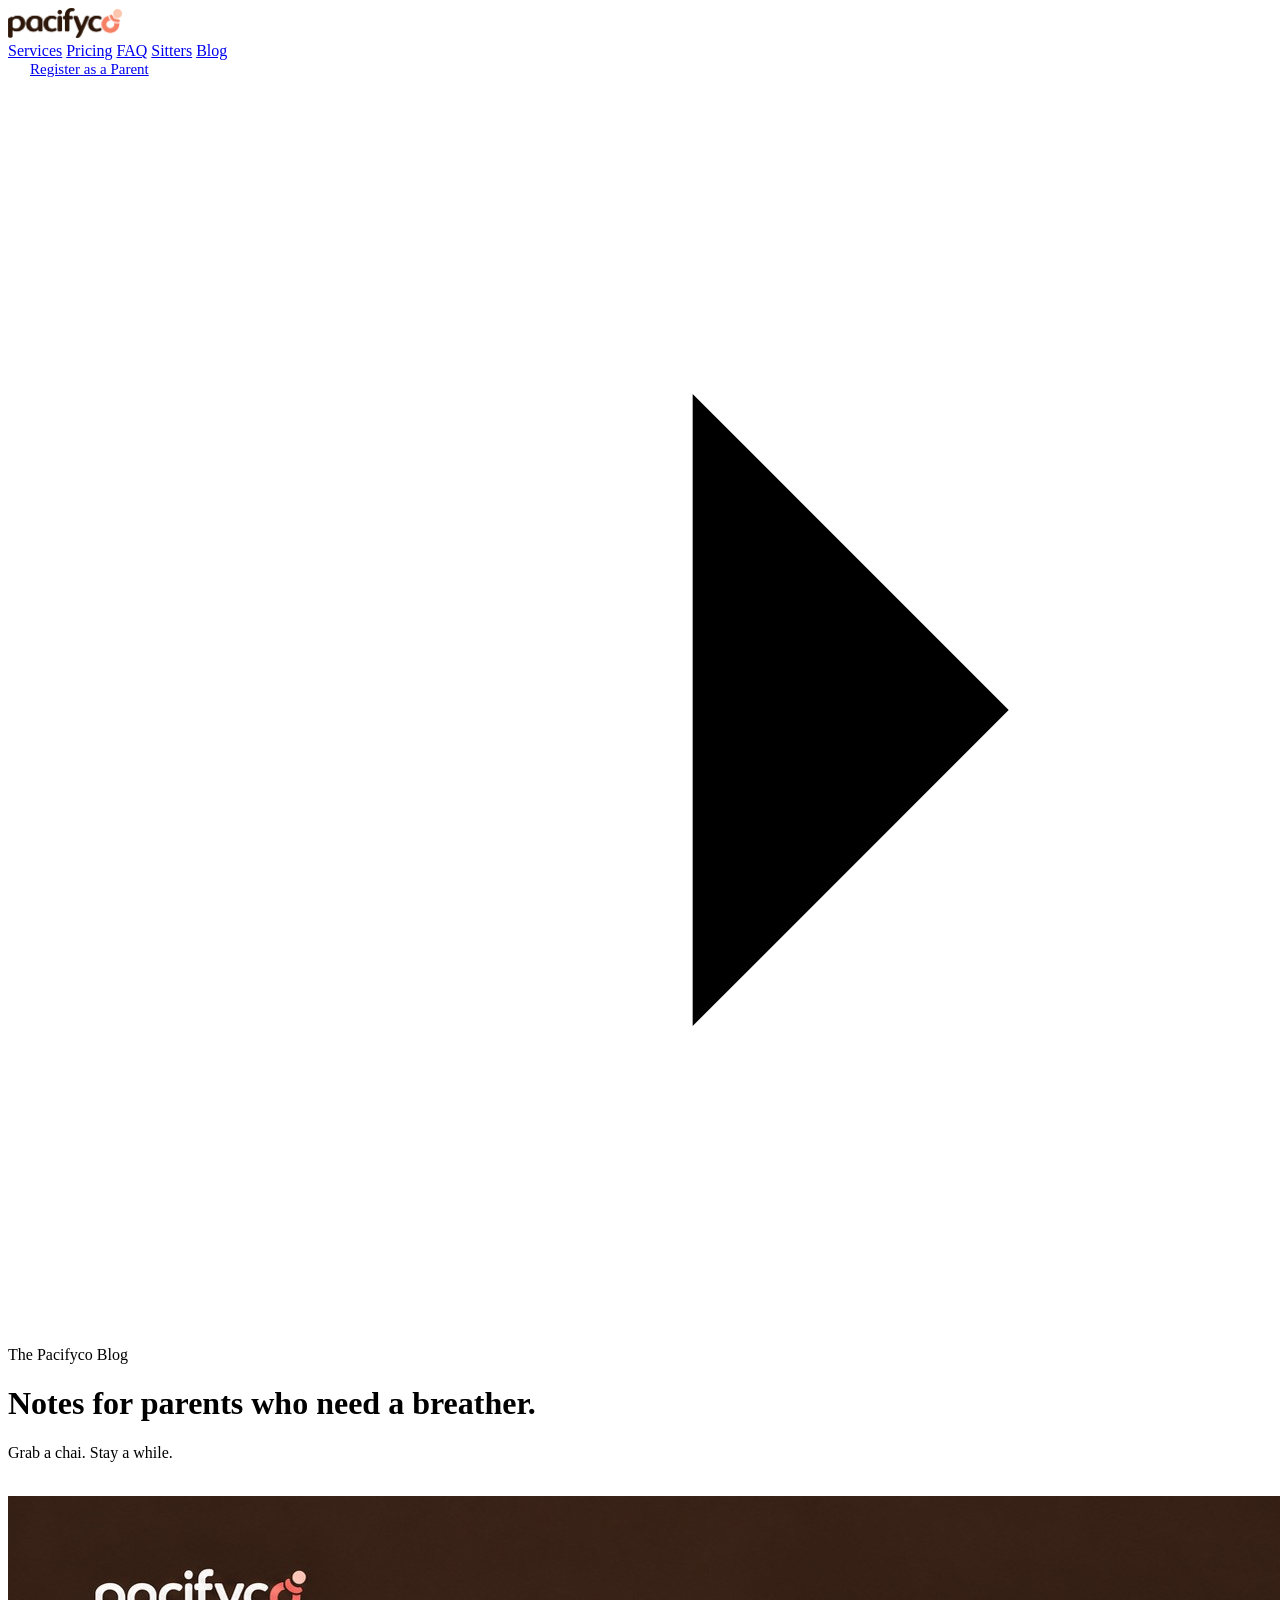
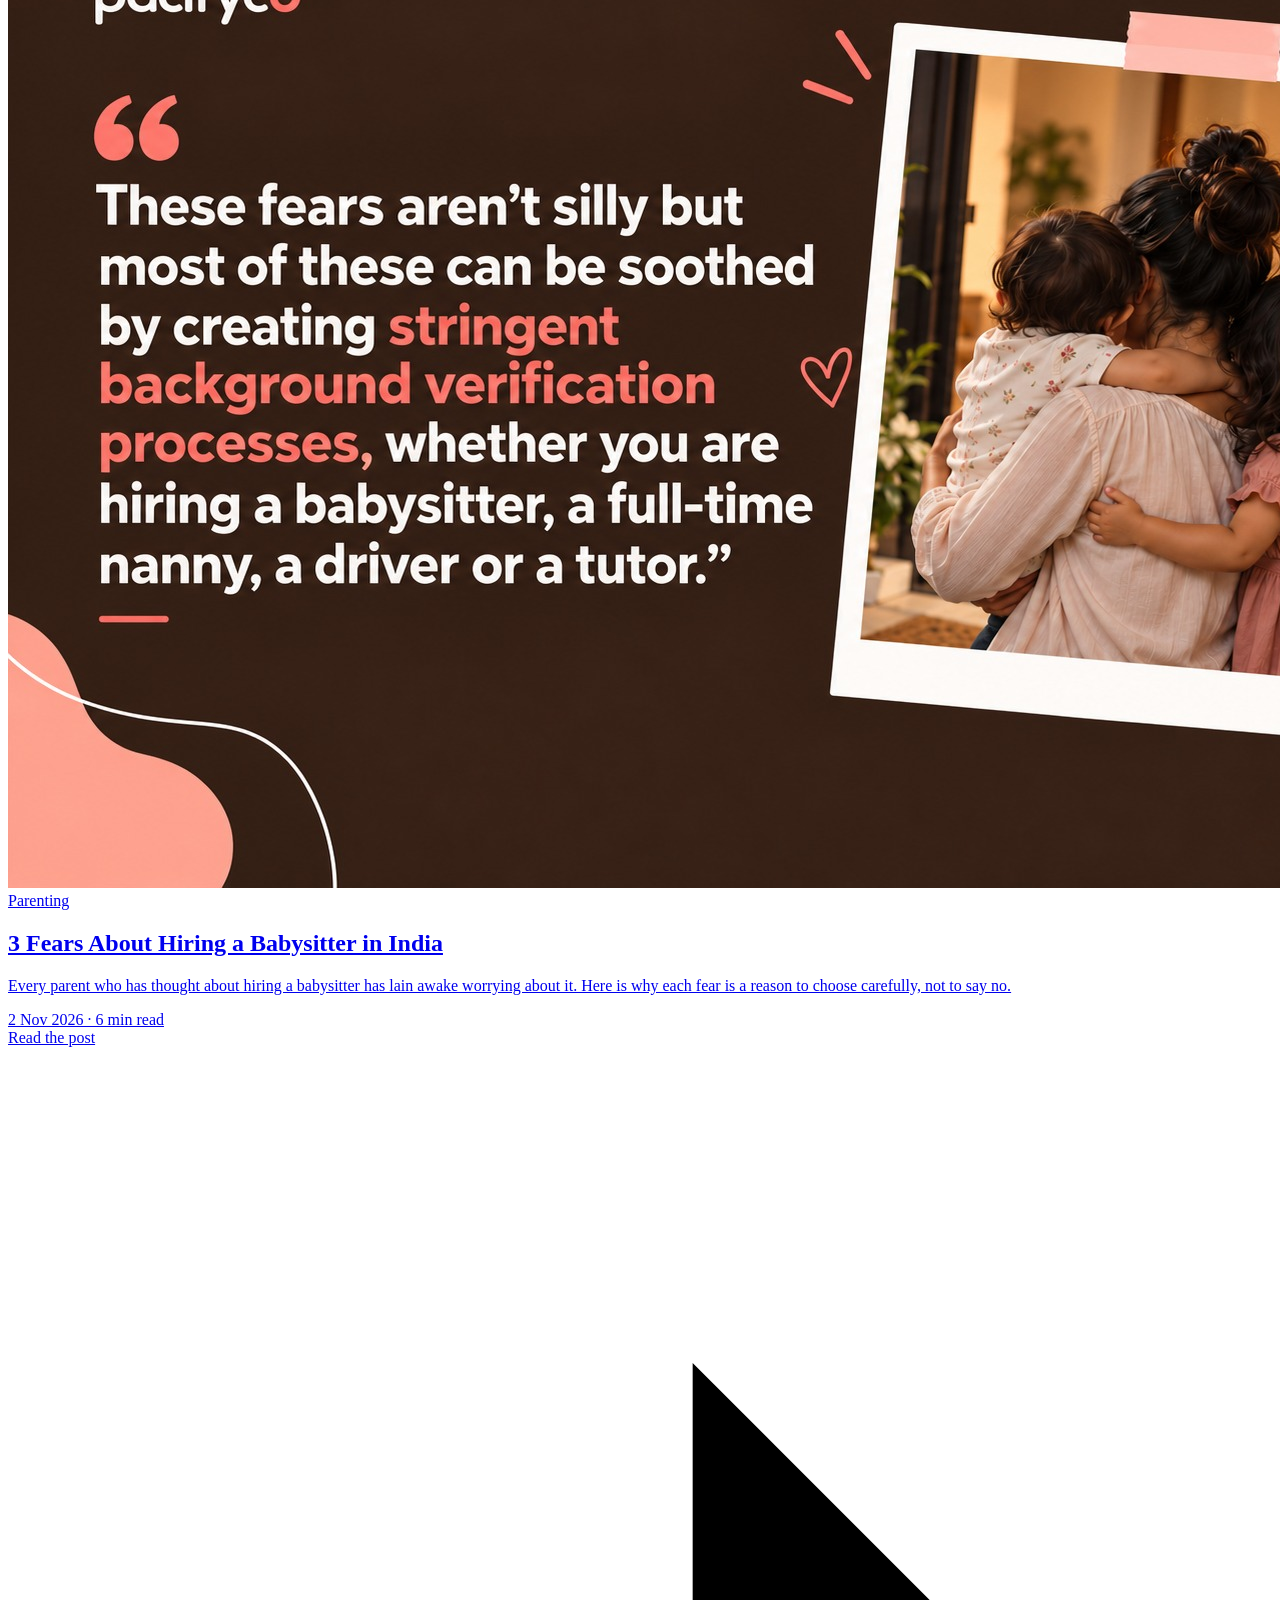
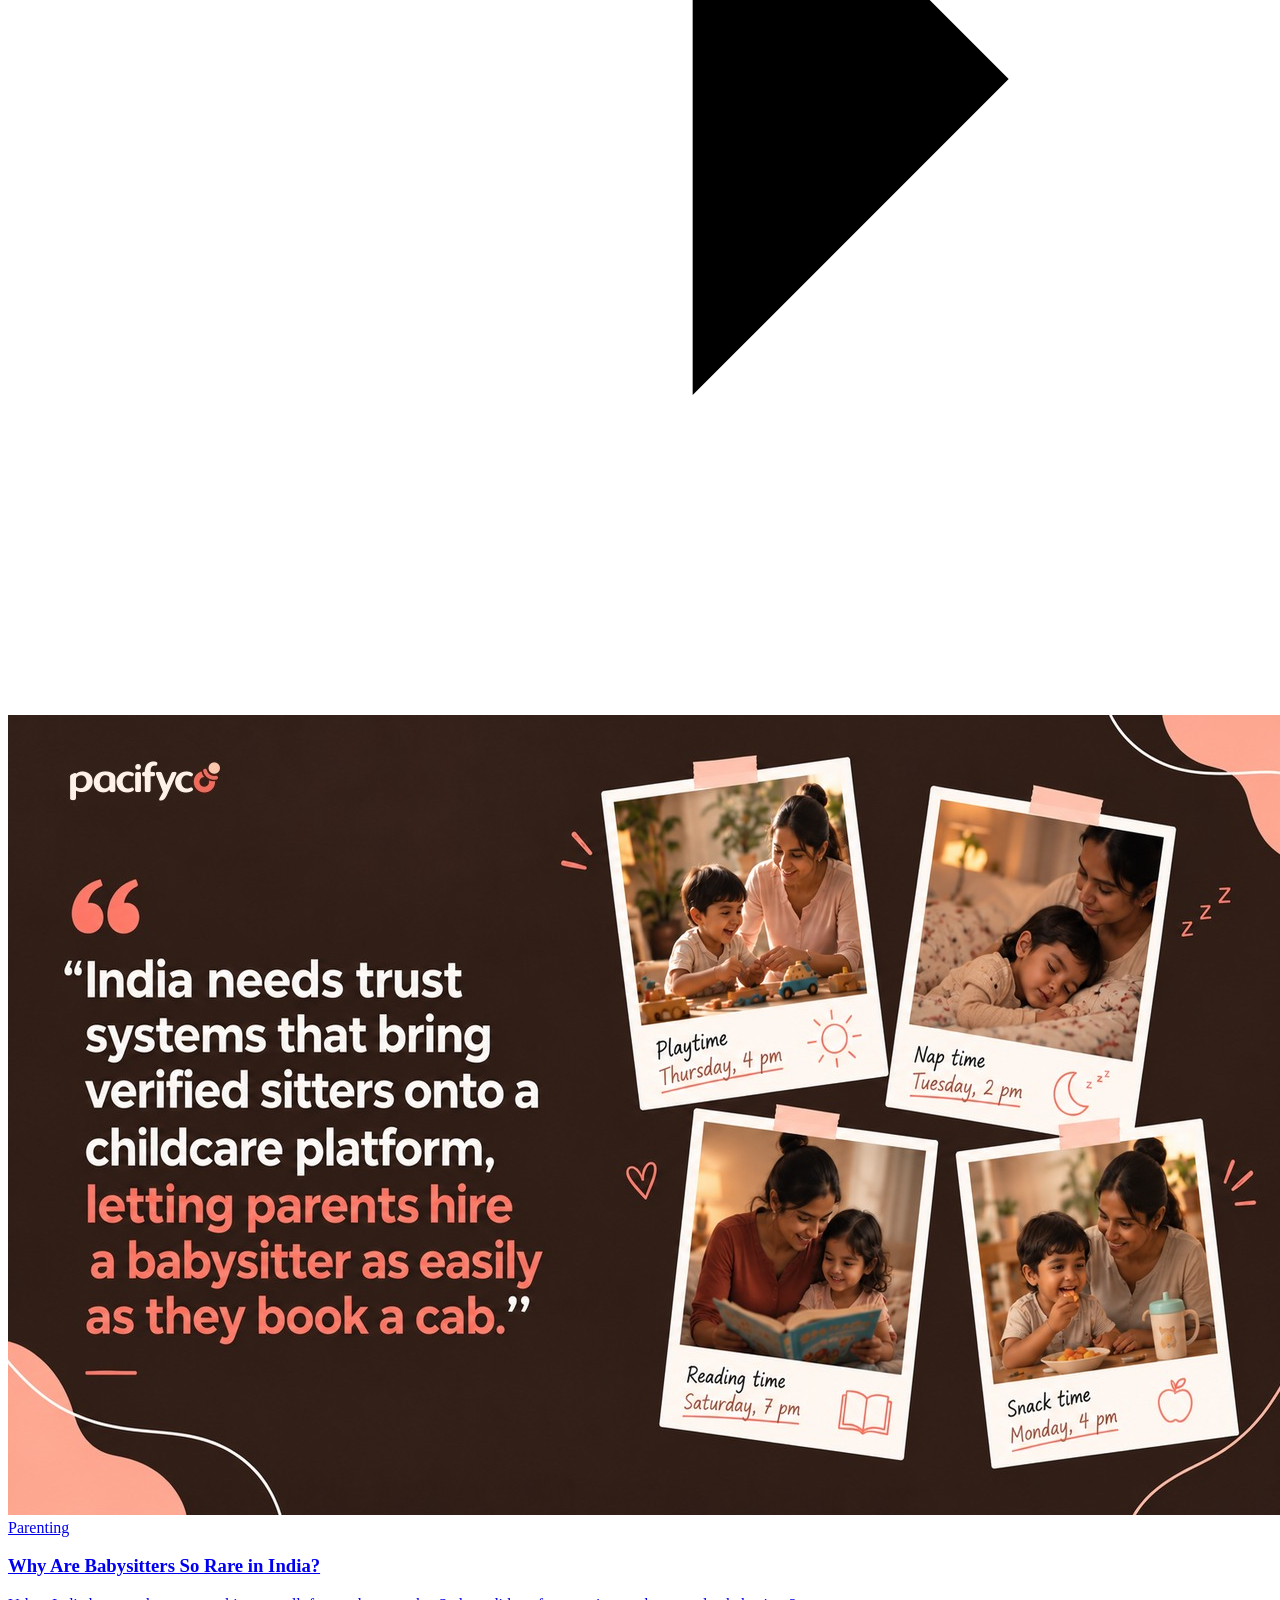
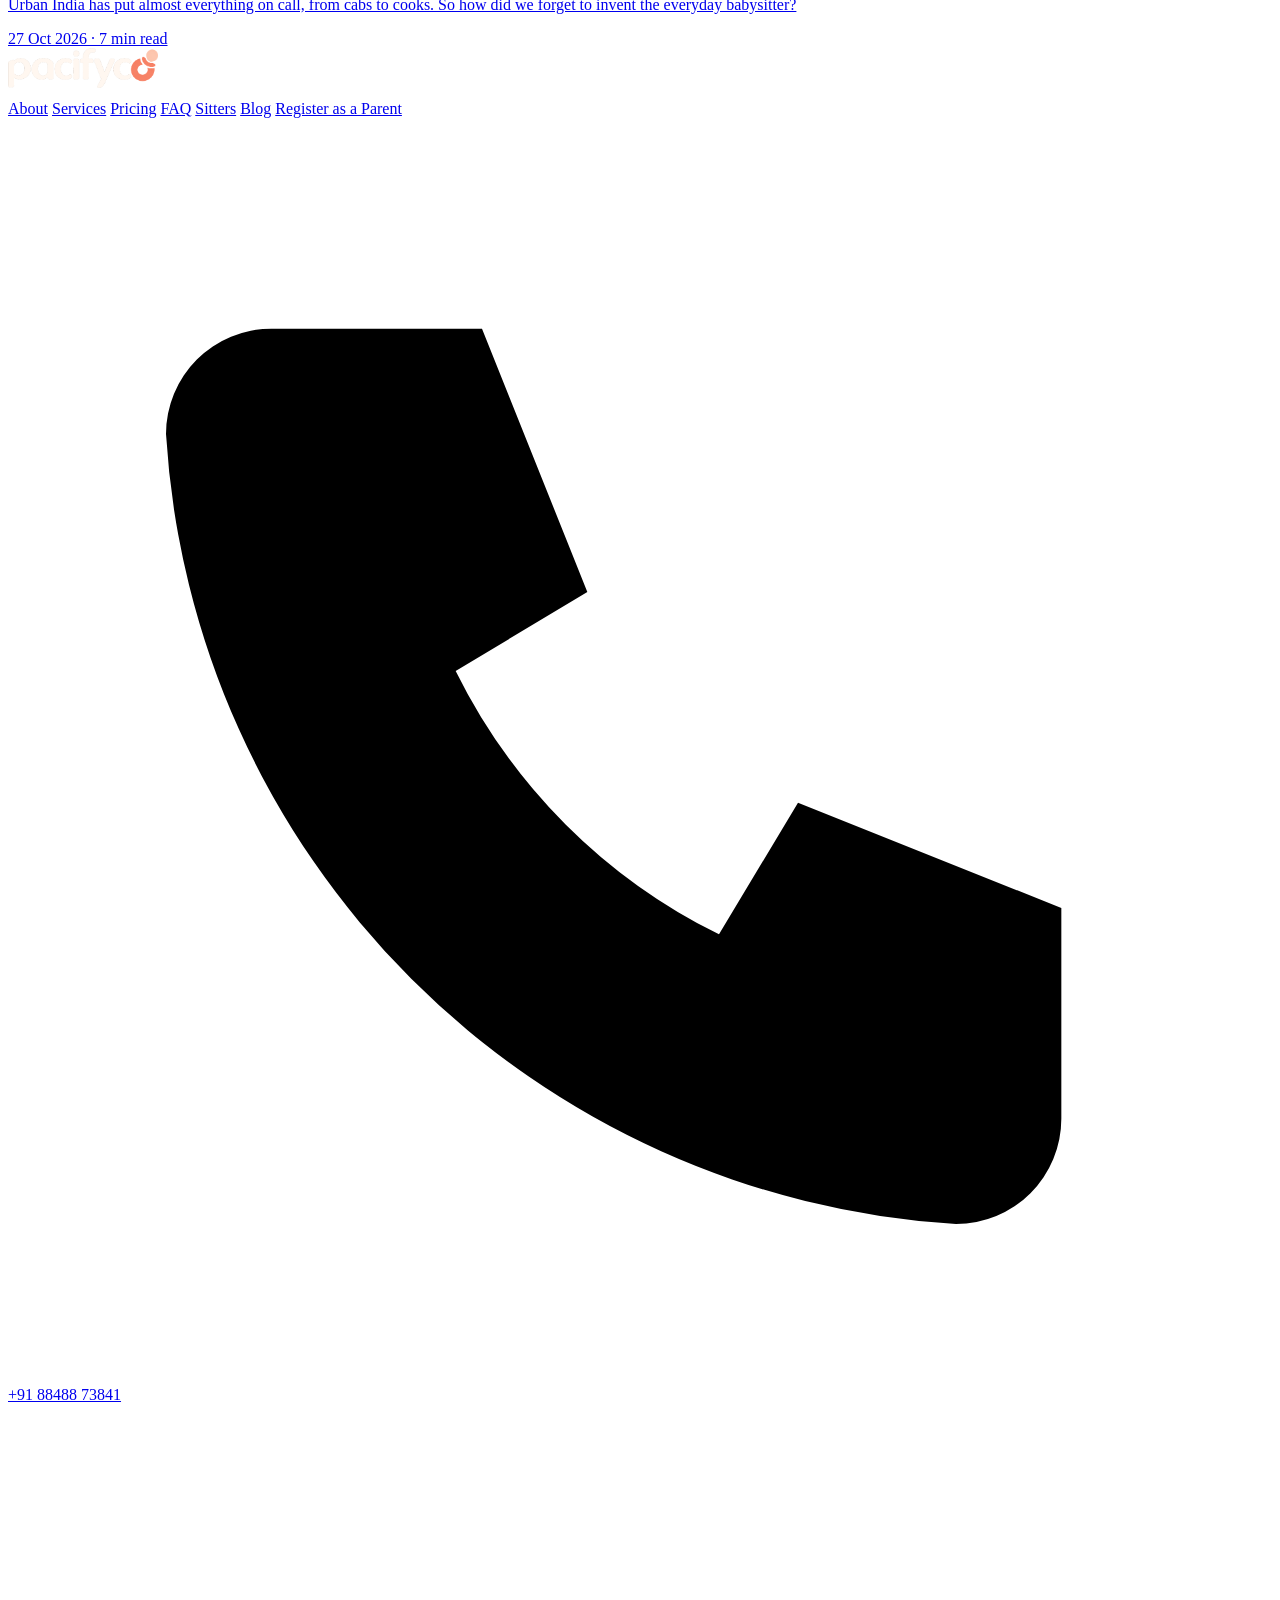
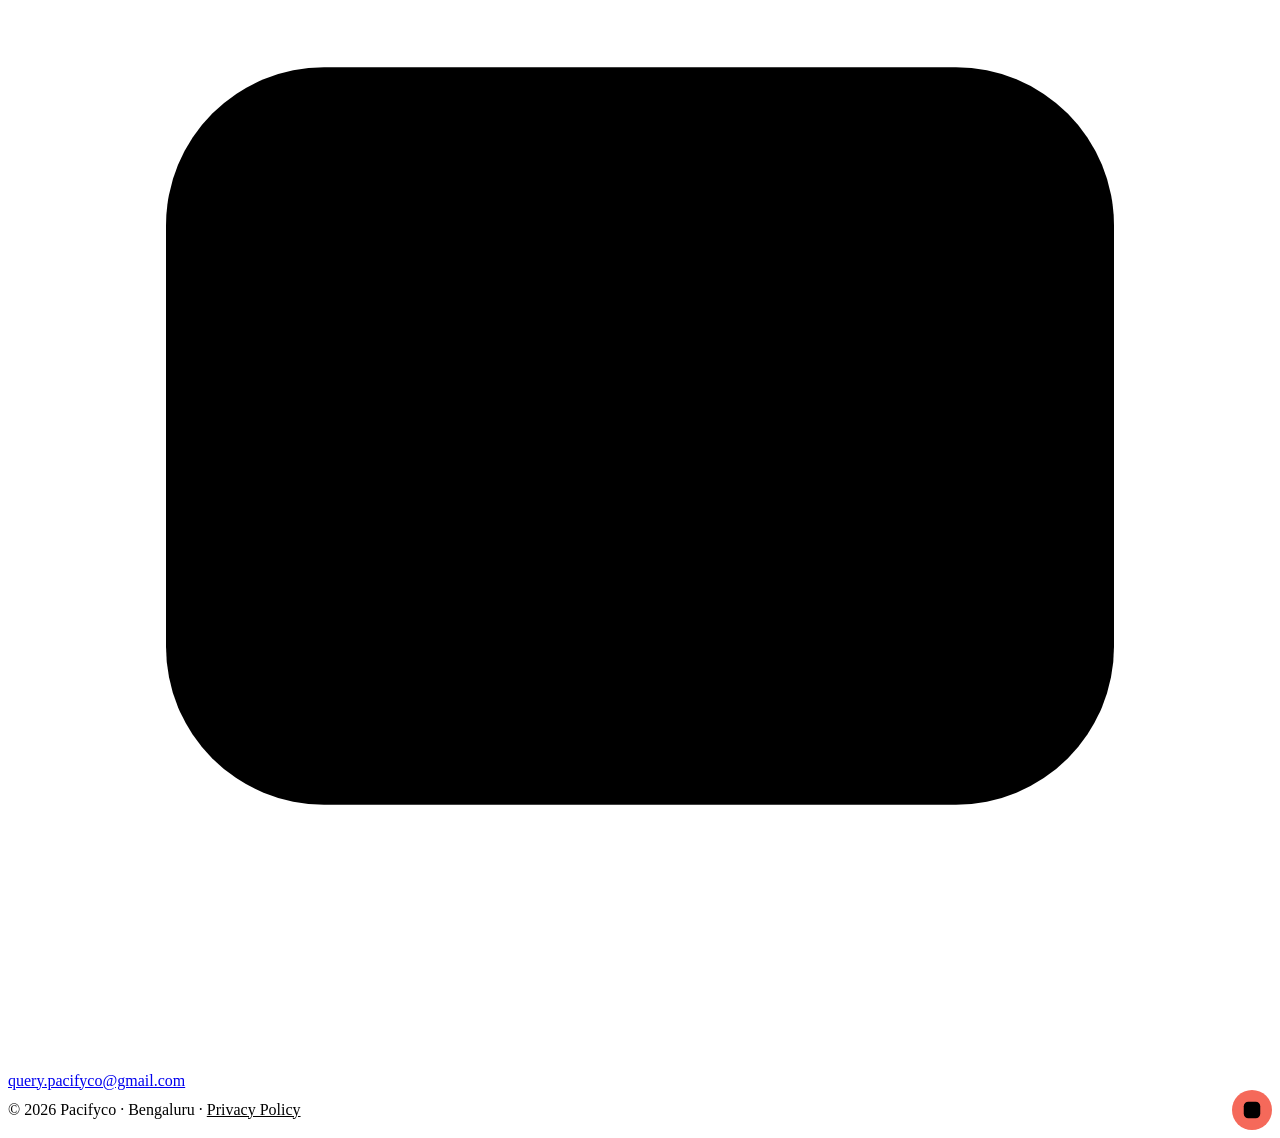
==== commit 83df4044: "Add blog post: 3 Fears About Hiring a Babysitter in India New post page at /blog/three-fears-about-h" ====
--- a/Pacify — Babysitter service in Bangalore (1)/blog.html
+++ b/Pacify — Babysitter service in Bangalore (1)/blog.html
@@ -79,6 +79,15 @@
 ------------------------------------------------------------------- */
 const POSTS = [
   {
+    slug: 'three-fears-about-hiring-a-babysitter-in-india',
+    title: '3 Fears About Hiring a Babysitter in India',
+    excerpt: 'Every parent who has thought about hiring a babysitter has lain awake worrying about it. Here is why each fear is a reason to choose carefully, not to say no.',
+    category: 'Parenting',
+    date: '2 Nov 2026',
+    read: '6 min read',
+    card: 'assets/blog2%20asset.jpeg'
+  },
+  {
     slug: 'why-are-babysitters-so-rare-in-india',
     title: 'Why Are Babysitters So Rare in India?',
     excerpt: 'Urban India has put almost everything on call, from cabs to cooks. So how did we forget to invent the everyday babysitter?',
